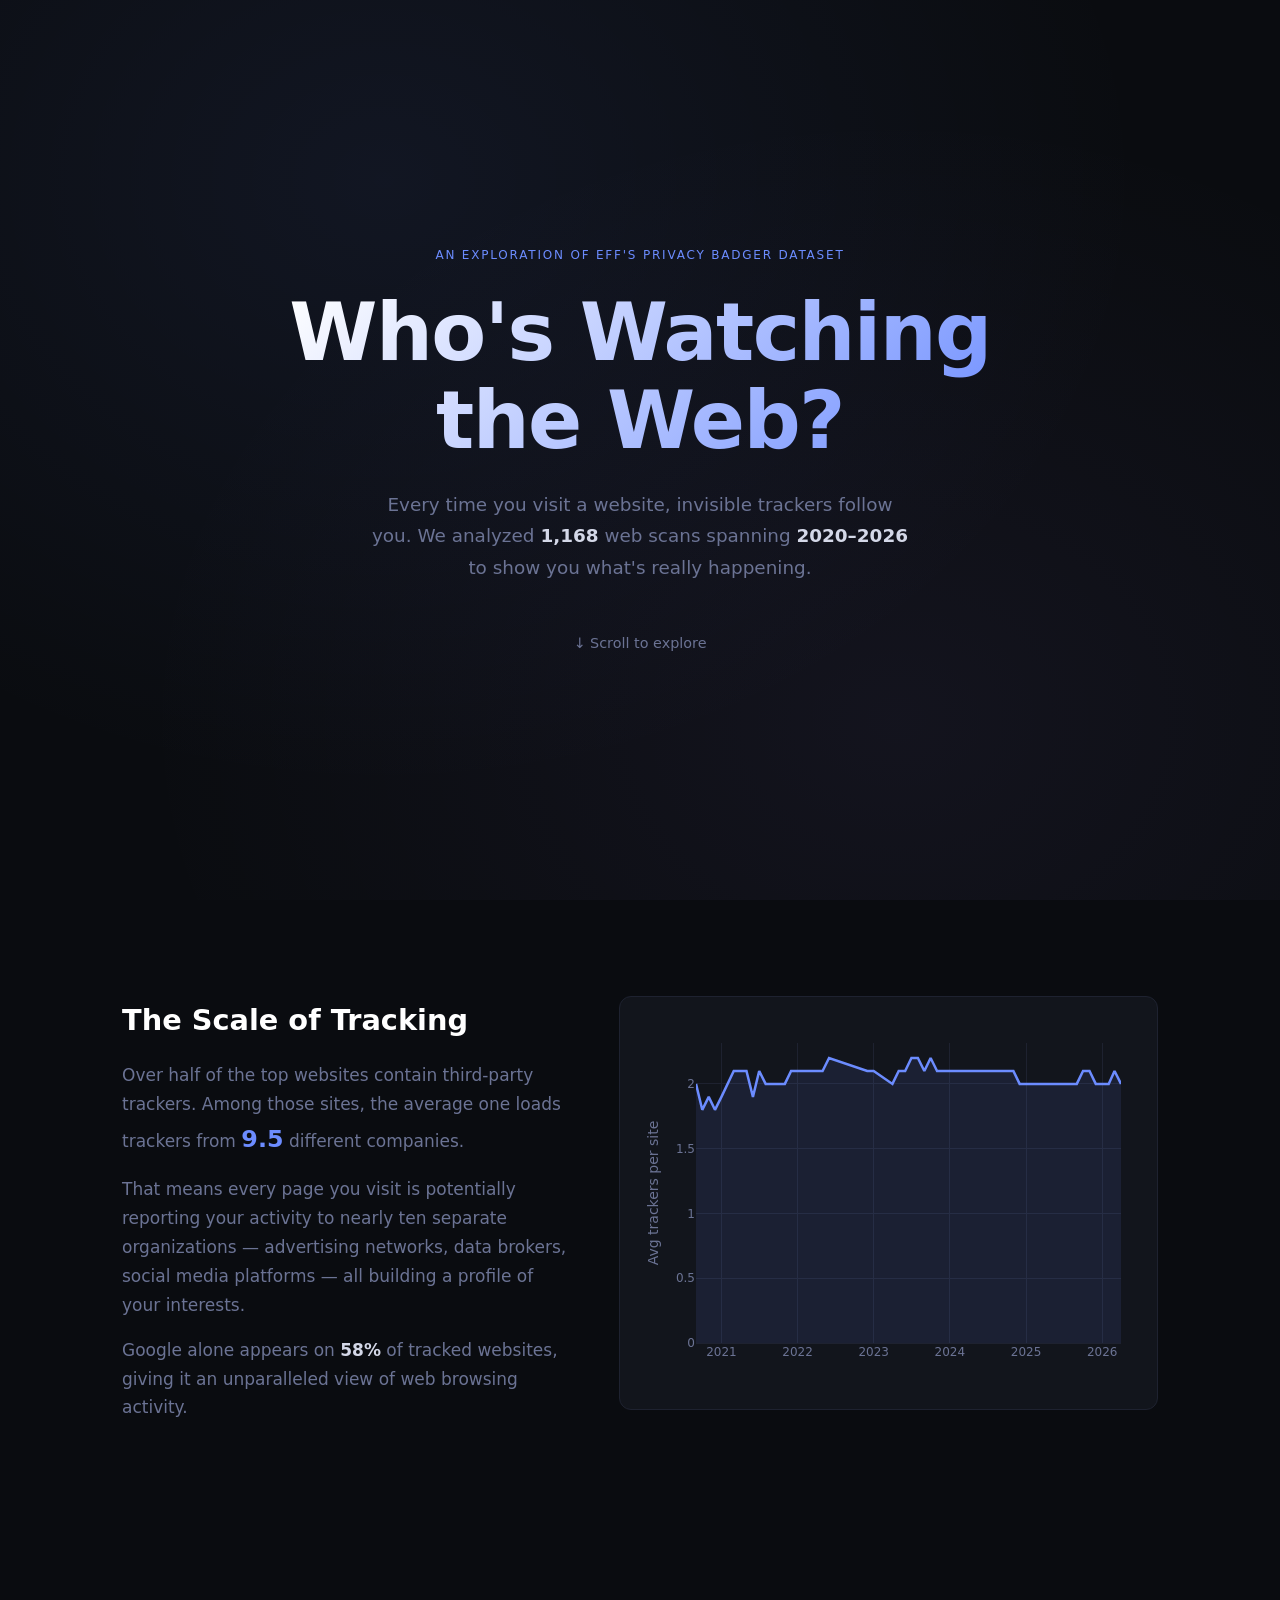
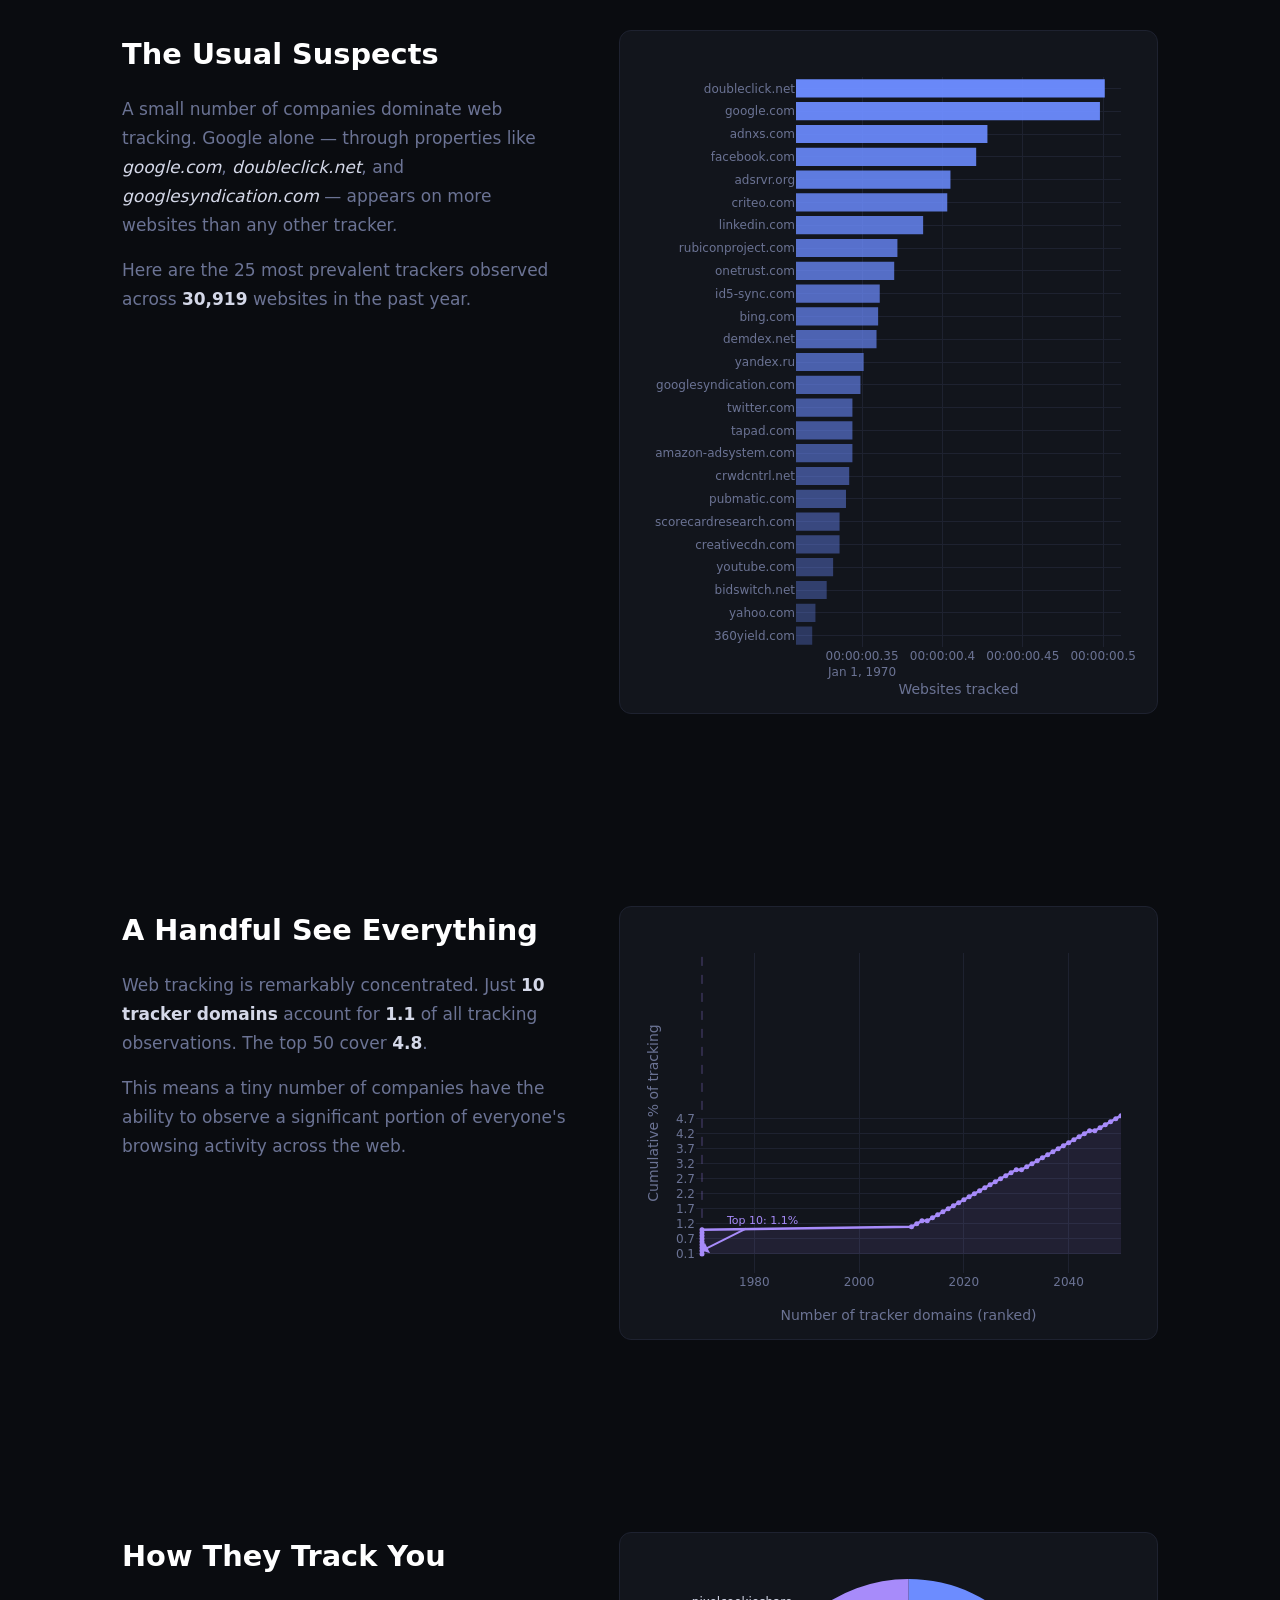
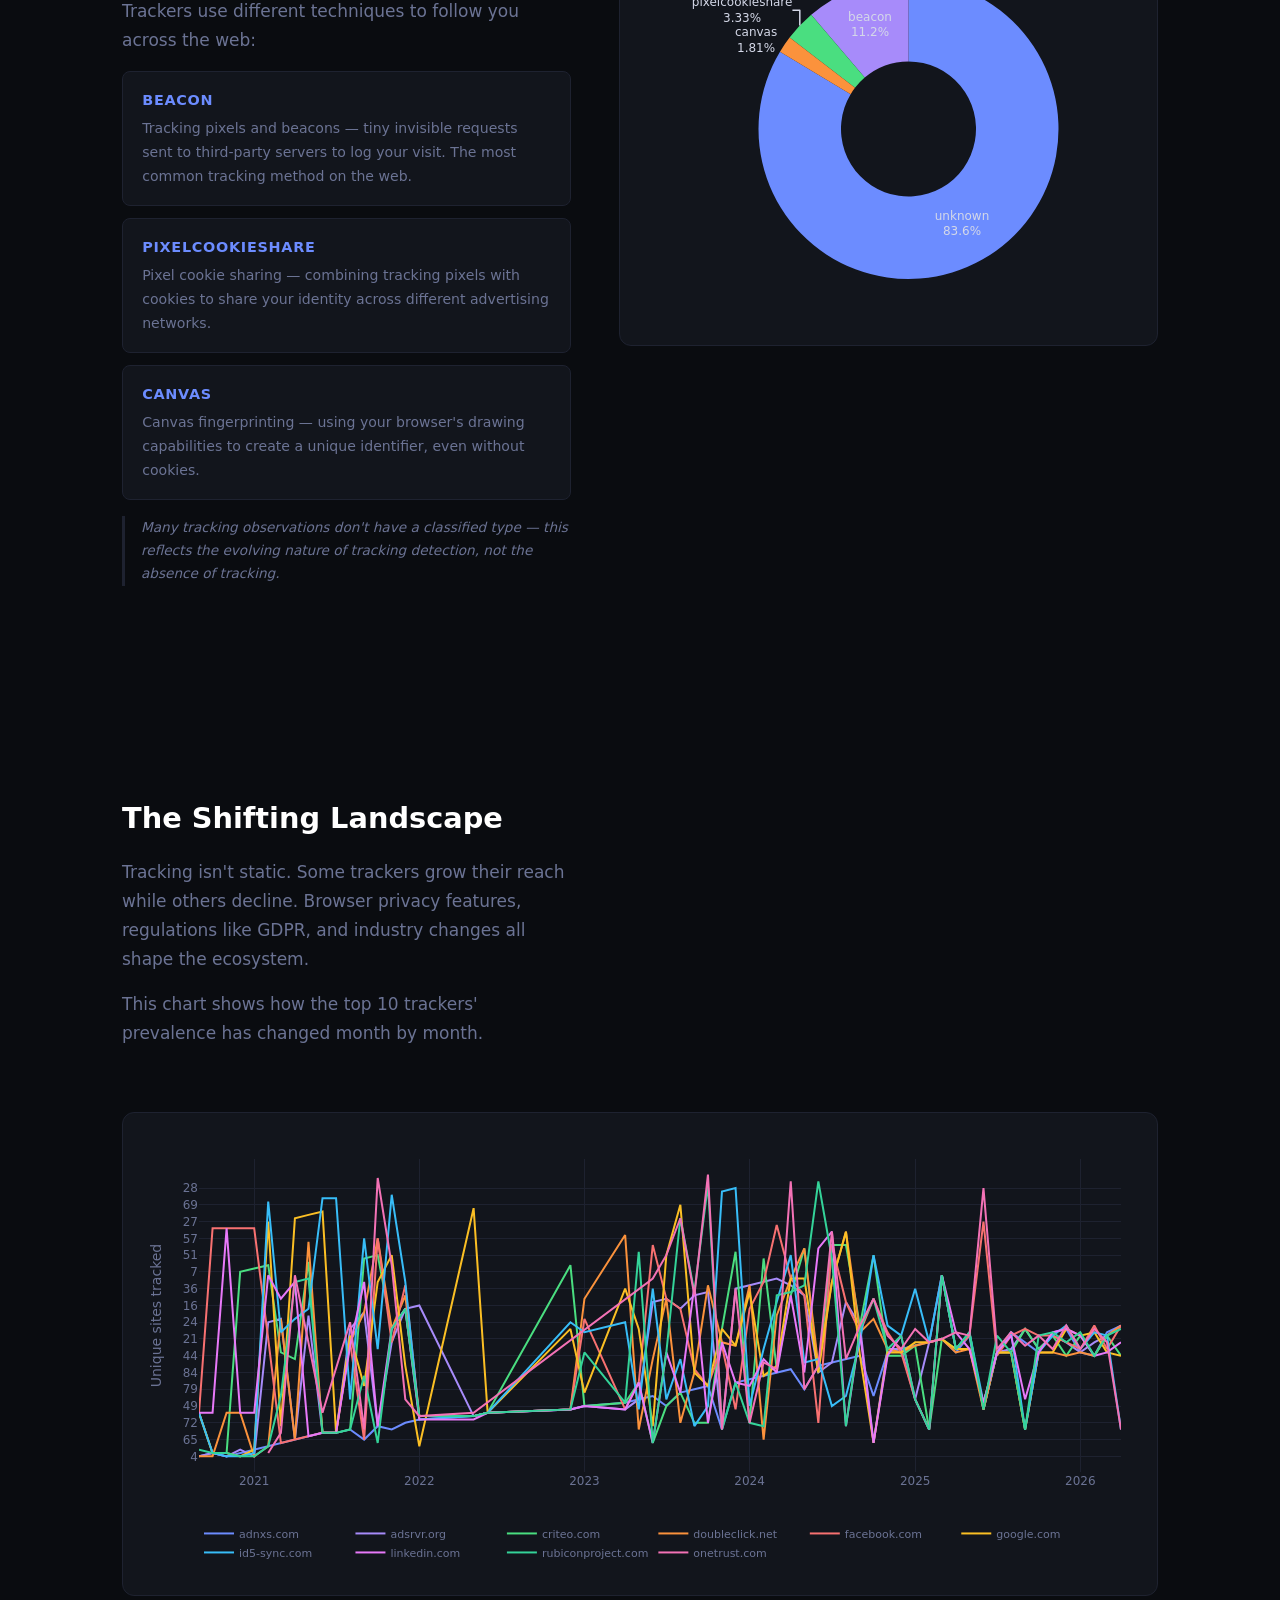
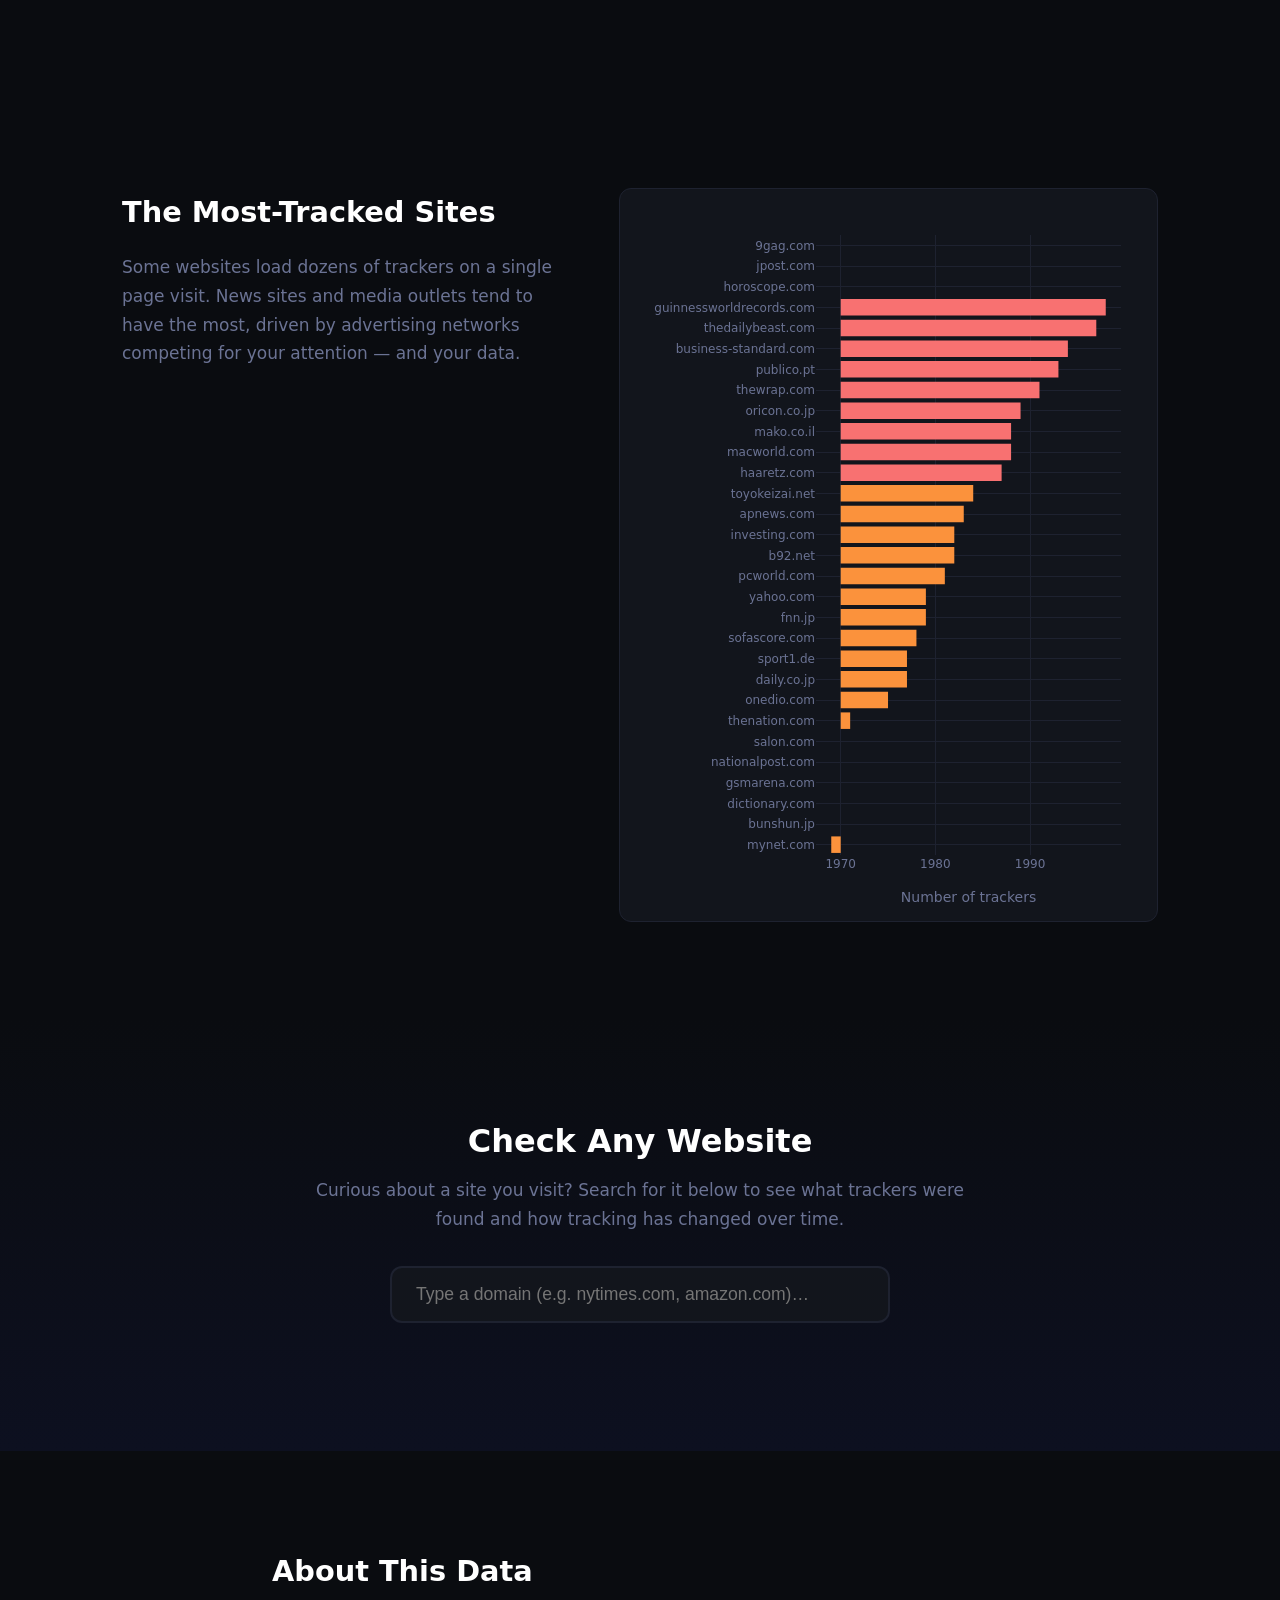
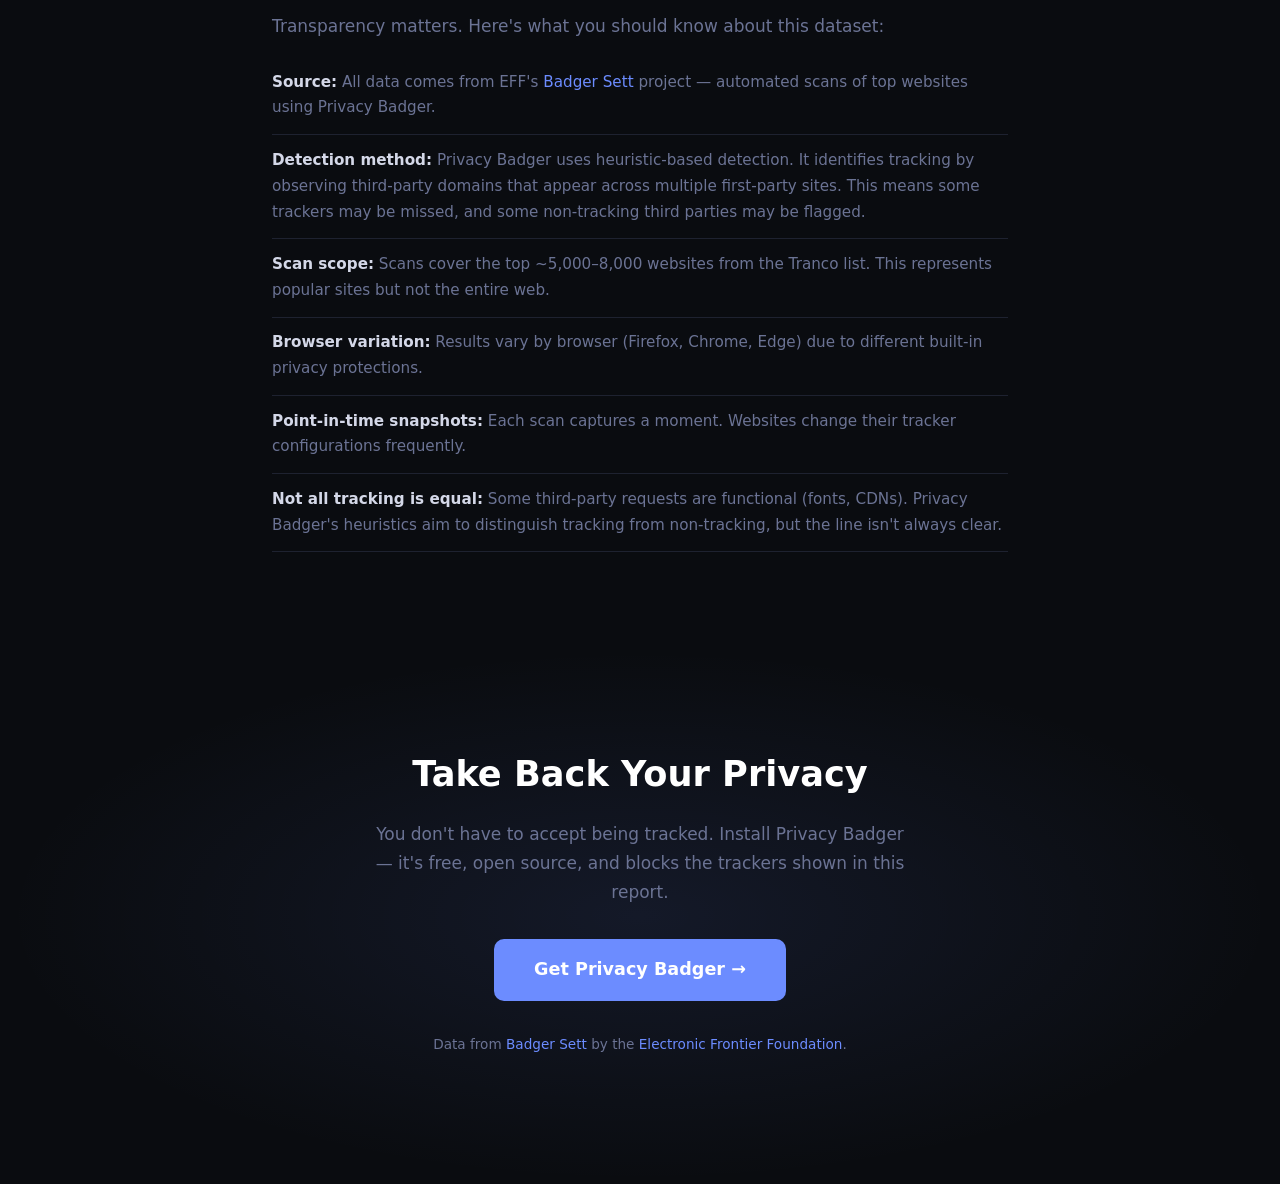
==== story/index.html @ d1f29b5d "Add scrollytelling story site with tracker data - 'Who's Watching the Web?' narrative with interacti" ====
<!DOCTYPE html>
<html lang="en">
<head>
    <meta charset="UTF-8">
    <meta name="viewport" content="width=device-width, initial-scale=1.0">
    <title>Who's Watching the Web? — EFF Tracker Data Story</title>
    <script src="https://cdn.plot.ly/plotly-2.35.0.min.js"></script>
    <link rel="stylesheet" href="style.css">
</head>
<body>

<!-- ═══ HERO ═══ -->
<section class="hero">
    <div class="hero-inner">
        <p class="hero-eyebrow">An exploration of EFF's Privacy Badger dataset</p>
        <h1>Who's Watching<br>the Web?</h1>
        <p class="hero-sub">Every time you visit a website, invisible trackers follow you.
            We analyzed <strong id="stat-scans">1,168</strong> web scans spanning
            <strong id="stat-years">6 years</strong> to show you what's really happening.</p>
        <div class="scroll-hint">↓ Scroll to explore</div>
    </div>
</section>

<!-- ═══ CHAPTER 1: SCALE ═══ -->
<section class="chapter" id="ch-scale">
    <div class="narrative">
        <h2>The Scale of Tracking</h2>
        <p>Over half of the top websites contain third-party trackers. Among those sites,
            the average one loads trackers from
            <strong class="highlight" id="avg-now">—</strong> different companies.</p>
        <p>That means every page you visit is potentially reporting your activity to
            nearly ten separate organizations — advertising networks, data brokers,
            social media platforms — all building a profile of your interests.</p>
        <p>Google alone appears on <strong id="google-pct">—%</strong> of tracked websites,
            giving it an unparalleled view of web browsing activity.</p>
    </div>
    <div class="chart-container">
        <div id="chart-avg-over-time"></div>
    </div>
</section>

<!-- ═══ CHAPTER 2: WHO'S TRACKING ═══ -->
<section class="chapter" id="ch-who">
    <div class="narrative">
        <h2>The Usual Suspects</h2>
        <p>A small number of companies dominate web tracking. Google alone — through
            properties like <em>google.com</em>, <em>doubleclick.net</em>, and
            <em>googlesyndication.com</em> — appears on more websites than any other tracker.</p>
        <p>Here are the 25 most prevalent trackers observed across
            <strong id="stat-sites">—</strong> websites in the past year.</p>
    </div>
    <div class="chart-container">
        <div id="chart-top-trackers"></div>
    </div>
</section>

<!-- ═══ CHAPTER 3: CONCENTRATION ═══ -->
<section class="chapter" id="ch-concentration">
    <div class="narrative">
        <h2>A Handful See Everything</h2>
        <p>Web tracking is remarkably concentrated. Just <strong>10 tracker domains</strong>
            account for <strong id="top10-pct">—%</strong> of all tracking observations.
            The top 50 cover <strong id="top50-pct">—%</strong>.</p>
        <p>This means a tiny number of companies have the ability to observe a
            significant portion of everyone's browsing activity across the web.</p>
    </div>
    <div class="chart-container">
        <div id="chart-concentration"></div>
    </div>
</section>

<!-- ═══ CHAPTER 4: HOW THEY TRACK ═══ -->
<section class="chapter" id="ch-how">
    <div class="narrative">
        <h2>How They Track You</h2>
        <p>Trackers use different techniques to follow you across the web:</p>
        <div class="method-cards" id="method-cards"></div>
        <p class="note">Many tracking observations don't have a classified type — this
            reflects the evolving nature of tracking detection, not the absence of tracking.</p>
    </div>
    <div class="chart-container">
        <div id="chart-types"></div>
    </div>
</section>

<!-- ═══ CHAPTER 5: TRENDS ═══ -->
<section class="chapter" id="ch-trends">
    <div class="narrative">
        <h2>The Shifting Landscape</h2>
        <p>Tracking isn't static. Some trackers grow their reach while others decline.
            Browser privacy features, regulations like GDPR, and industry changes all
            shape the ecosystem.</p>
        <p>This chart shows how the top 10 trackers' prevalence has changed month by month.</p>
    </div>
    <div class="chart-container wide">
        <div id="chart-trends"></div>
    </div>
</section>

<!-- ═══ CHAPTER 6: WORST SITES ═══ -->
<section class="chapter" id="ch-sites">
    <div class="narrative">
        <h2>The Most-Tracked Sites</h2>
        <p>Some websites load dozens of trackers on a single page visit. News sites and
            media outlets tend to have the most, driven by advertising networks competing
            for your attention — and your data.</p>
    </div>
    <div class="chart-container">
        <div id="chart-most-tracked"></div>
    </div>
</section>

<!-- ═══ INTERACTIVE: SITE CHECKER ═══ -->
<section class="interactive" id="ch-check">
    <div class="interactive-inner">
        <h2>Check Any Website</h2>
        <p>Curious about a site you visit? Search for it below to see what trackers
            were found and how tracking has changed over time.</p>
        <div class="site-search">
            <input type="text" id="site-input" placeholder="Type a domain (e.g. nytimes.com, amazon.com)…"
                   autocomplete="off" spellcheck="false">
            <div id="site-suggestions" class="suggestions"></div>
        </div>
        <div id="site-result" class="site-result hidden">
            <div class="result-header">
                <div class="result-grade" id="result-grade"></div>
                <div>
                    <div class="result-domain" id="result-domain"></div>
                    <div class="result-grade-label" id="result-grade-label"></div>
                </div>
            </div>
            <div class="result-stats">
                <div class="result-stat">
                    <div class="stat-value" id="result-count">—</div>
                    <div class="stat-label">Trackers Found</div>
                </div>
                <div class="result-stat">
                    <div class="stat-value" id="result-types">—</div>
                    <div class="stat-label">Tracking Methods</div>
                </div>
                <div class="result-stat">
                    <div class="stat-value" id="result-percentile">—</div>
                    <div class="stat-label">Percentile</div>
                </div>
            </div>
            <div id="result-trend-chart" class="result-trend-chart"></div>
            <div class="result-trackers">
                <h3 id="result-trackers-heading">Trackers detected</h3>
                <div class="tracker-list" id="result-tracker-list"></div>
            </div>
            <p class="result-note">Based on the most recent Privacy Badger scan with blocking
                disabled, showing the full tracking landscape. Actual tracking may vary
                depending on your browser, location, and privacy settings.</p>
        </div>
        <div id="site-no-result" class="no-result hidden"></div>
    </div>
</section>

<!-- ═══ DATA TRANSPARENCY ═══ -->
<section class="chapter transparency" id="ch-transparency">
    <div class="narrative">
        <h2>About This Data</h2>
        <p>Transparency matters. Here's what you should know about this dataset:</p>
        <ul class="caveats">
            <li><strong>Source:</strong> All data comes from EFF's
                <a href="https://github.com/EFForg/badger-sett" target="_blank">Badger Sett</a>
                project — automated scans of top websites using Privacy Badger.</li>
            <li><strong>Detection method:</strong> Privacy Badger uses heuristic-based
                detection. It identifies tracking by observing third-party domains that
                appear across multiple first-party sites. This means some trackers may be
                missed, and some non-tracking third parties may be flagged.</li>
            <li><strong>Scan scope:</strong> Scans cover the top ~5,000–8,000 websites
                from the Tranco list. This represents popular sites but not the entire web.</li>
            <li><strong>Browser variation:</strong> Results vary by browser (Firefox, Chrome, Edge)
                due to different built-in privacy protections.</li>
            <li><strong>Point-in-time snapshots:</strong> Each scan captures a moment.
                Websites change their tracker configurations frequently.</li>
            <li><strong>Not all tracking is equal:</strong> Some third-party requests are
                functional (fonts, CDNs). Privacy Badger's heuristics aim to distinguish
                tracking from non-tracking, but the line isn't always clear.</li>
        </ul>
    </div>
</section>

<!-- ═══ CTA ═══ -->
<section class="cta">
    <div class="cta-inner">
        <h2>Take Back Your Privacy</h2>
        <p>You don't have to accept being tracked. Install Privacy Badger — it's free,
            open source, and blocks the trackers shown in this report.</p>
        <a href="https://privacybadger.org" target="_blank" class="cta-button">
            Get Privacy Badger →
        </a>
        <p class="cta-sub">
            Data from <a href="https://github.com/EFForg/badger-sett">Badger Sett</a> by the
            <a href="https://eff.org">Electronic Frontier Foundation</a>.
        </p>
    </div>
</section>

<script src="app.js"></script>
</body>
</html>
---- story/style.css ----
/* ── Reset & Base ─────────────────────────────────────────────────── */
*, *::before, *::after { box-sizing: border-box; margin: 0; padding: 0; }

:root {
    --bg: #0a0c10;
    --surface: #12151c;
    --border: #1e2230;
    --text: #d4d8e8;
    --text-dim: #6b7394;
    --accent: #6c8cff;
    --accent-glow: rgba(108, 140, 255, 0.15);
    --green: #4ade80;
    --red: #f87171;
    --orange: #fb923c;
    --yellow: #fbbf24;
    --purple: #a78bfa;
}

html { scroll-behavior: smooth; }

body {
    font-family: -apple-system, BlinkMacSystemFont, 'Segoe UI', system-ui, sans-serif;
    background: var(--bg);
    color: var(--text);
    line-height: 1.7;
    font-size: 17px;
    overflow-x: hidden;
}

a { color: var(--accent); text-decoration: none; }
a:hover { text-decoration: underline; }

/* ── Hero ────────────────────────────────────────────────────────── */
.hero {
    min-height: 100vh;
    display: flex;
    align-items: center;
    justify-content: center;
    text-align: center;
    padding: 2rem;
    background:
        radial-gradient(ellipse at 30% 20%, rgba(108,140,255,0.08) 0%, transparent 60%),
        radial-gradient(ellipse at 70% 80%, rgba(167,139,250,0.06) 0%, transparent 60%),
        var(--bg);
}

.hero-inner { max-width: 720px; }

.hero-eyebrow {
    text-transform: uppercase;
    letter-spacing: 0.15em;
    font-size: 0.75rem;
    color: var(--accent);
    margin-bottom: 1.5rem;
}

.hero h1 {
    font-size: clamp(2.5rem, 7vw, 5rem);
    font-weight: 800;
    line-height: 1.1;
    letter-spacing: -0.02em;
    background: linear-gradient(135deg, #fff 0%, #6c8cff 100%);
    -webkit-background-clip: text;
    -webkit-text-fill-color: transparent;
    background-clip: text;
    margin-bottom: 1.5rem;
}

.hero-sub {
    font-size: 1.15rem;
    color: var(--text-dim);
    max-width: 540px;
    margin: 0 auto 3rem;
}
.hero-sub strong { color: var(--text); }

.scroll-hint {
    color: var(--text-dim);
    font-size: 0.9rem;
    animation: bounce 2s infinite;
}

@keyframes bounce {
    0%, 100% { transform: translateY(0); }
    50% { transform: translateY(8px); }
}

/* ── Chapters ────────────────────────────────────────────────────── */
.chapter {
    max-width: 1100px;
    margin: 0 auto;
    padding: 6rem 2rem;
    display: grid;
    grid-template-columns: 1fr 1.2fr;
    gap: 3rem;
    align-items: start;
    opacity: 0;
    transform: translateY(40px);
    transition: opacity 0.8s ease, transform 0.8s ease;
}

.chapter.visible {
    opacity: 1;
    transform: translateY(0);
}

.chapter .narrative { position: sticky; top: 6rem; }

.chapter h2 {
    font-size: 1.8rem;
    font-weight: 700;
    margin-bottom: 1rem;
    color: #fff;
}

.chapter p { margin-bottom: 1rem; color: var(--text-dim); }
.chapter p strong, .chapter p em { color: var(--text); }

.highlight {
    color: var(--accent) !important;
    font-size: 1.4em;
    font-weight: 700;
}

.chart-container {
    background: var(--surface);
    border: 1px solid var(--border);
    border-radius: 12px;
    padding: 1rem;
    min-height: 400px;
}

.chart-container.wide {
    grid-column: 1 / -1;
}

.note {
    font-size: 0.85rem;
    color: var(--text-dim);
    font-style: italic;
    border-left: 3px solid var(--border);
    padding-left: 1rem;
}

/* ── Method cards ────────────────────────────────────────────────── */
.method-cards {
    display: grid;
    grid-template-columns: 1fr;
    gap: 0.75rem;
    margin: 1rem 0;
}

.method-card {
    background: var(--surface);
    border: 1px solid var(--border);
    border-radius: 8px;
    padding: 1rem 1.2rem;
}

.method-card .method-name {
    font-weight: 600;
    color: var(--accent);
    font-size: 0.9rem;
    text-transform: uppercase;
    letter-spacing: 0.05em;
}

.method-card .method-desc {
    font-size: 0.88rem;
    color: var(--text-dim);
    margin-top: 0.3rem;
}

/* ── Interactive site checker ────────────────────────────────────── */
.interactive {
    background: linear-gradient(180deg, var(--bg) 0%, #0d1020 100%);
    padding: 6rem 2rem;
    text-align: center;
    opacity: 0;
    transform: translateY(40px);
    transition: opacity 0.8s ease, transform 0.8s ease;
}

.interactive.visible { opacity: 1; transform: translateY(0); }

.interactive-inner { max-width: 700px; margin: 0 auto; }

.interactive h2 {
    font-size: 2rem;
    font-weight: 700;
    color: #fff;
    margin-bottom: 0.5rem;
}

.interactive > .interactive-inner > p {
    color: var(--text-dim);
    margin-bottom: 2rem;
}

.site-search {
    position: relative;
    max-width: 500px;
    margin: 0 auto 2rem;
}

.site-search input {
    width: 100%;
    padding: 1rem 1.5rem;
    background: var(--surface);
    border: 2px solid var(--border);
    border-radius: 12px;
    color: var(--text);
    font-size: 1.1rem;
    outline: none;
    transition: border-color 0.2s;
}

.site-search input:focus { border-color: var(--accent); }

.suggestions {
    position: absolute;
    top: 100%;
    left: 0;
    right: 0;
    background: var(--surface);
    border: 1px solid var(--border);
    border-radius: 0 0 12px 12px;
    max-height: 240px;
    overflow-y: auto;
    display: none;
    z-index: 10;
}

.suggestions.open { display: block; }

.suggestions .suggestion {
    padding: 0.6rem 1.5rem;
    cursor: pointer;
    text-align: left;
    font-size: 0.95rem;
    color: var(--text-dim);
    transition: background 0.15s;
}

.suggestions .suggestion:hover {
    background: var(--accent-glow);
    color: var(--text);
}

.suggestions .suggestion strong { color: var(--accent); }

/* site result card */
.site-result {
    text-align: left;
    max-width: 600px;
    margin: 0 auto;
}

.site-result.hidden { display: none; }

.result-header {
    display: flex;
    align-items: center;
    gap: 1rem;
    margin-bottom: 1.5rem;
}

.result-domain {
    font-size: 1.4rem;
    font-weight: 700;
    color: #fff;
}

.result-grade {
    display: inline-flex;
    align-items: center;
    justify-content: center;
    width: 48px;
    height: 48px;
    border-radius: 10px;
    font-size: 1.3rem;
    font-weight: 800;
}

.grade-a { background: rgba(74,222,128,0.15); color: var(--green); }
.grade-b { background: rgba(74,222,128,0.1); color: #86efac; }
.grade-c { background: rgba(251,191,36,0.15); color: var(--yellow); }
.grade-d { background: rgba(251,146,60,0.15); color: var(--orange); }
.grade-f { background: rgba(248,113,113,0.15); color: var(--red); }

.result-stats {
    display: grid;
    grid-template-columns: 1fr 1fr 1fr;
    gap: 1rem;
    margin-bottom: 1.5rem;
}

.result-stat {
    background: var(--surface);
    border: 1px solid var(--border);
    border-radius: 8px;
    padding: 1rem;
    text-align: center;
}

.result-stat .stat-value {
    font-size: 1.6rem;
    font-weight: 700;
    color: #fff;
}

.result-stat .stat-label {
    font-size: 0.78rem;
    color: var(--text-dim);
    text-transform: uppercase;
    letter-spacing: 0.05em;
}

.result-trackers {
    background: var(--surface);
    border: 1px solid var(--border);
    border-radius: 10px;
    padding: 1.2rem;
}

.result-trackers h3 {
    font-size: 0.85rem;
    color: var(--text-dim);
    text-transform: uppercase;
    letter-spacing: 0.05em;
    margin-bottom: 0.8rem;
}

.tracker-list {
    display: flex;
    flex-wrap: wrap;
    gap: 0.4rem;
}

.tracker-tag {
    display: inline-block;
    padding: 0.25rem 0.65rem;
    background: rgba(108,140,255,0.1);
    border: 1px solid rgba(108,140,255,0.2);
    border-radius: 6px;
    font-size: 0.82rem;
    color: var(--accent);
}

.result-note {
    margin-top: 1rem;
    font-size: 0.82rem;
    color: var(--text-dim);
    font-style: italic;
}

.result-trend-chart {
    background: var(--surface);
    border: 1px solid var(--border);
    border-radius: 10px;
    padding: 0.5rem;
    margin-bottom: 1rem;
    min-height: 220px;
}

.result-grade-label {
    color: var(--text-dim);
    font-size: 0.85rem;
}

.result-loading {
    text-align: center;
    padding: 2rem;
    color: var(--text-dim);
}

.no-result {
    color: var(--text-dim);
    padding: 2rem;
    text-align: center;
}

.no-result.hidden { display: none; }

/* ── Transparency ────────────────────────────────────────────────── */
.transparency {
    display: block;
    max-width: 800px;
}

.transparency .narrative { position: static; }

.caveats {
    list-style: none;
    padding: 0;
}

.caveats li {
    padding: 0.8rem 0;
    border-bottom: 1px solid var(--border);
    color: var(--text-dim);
    font-size: 0.95rem;
}

.caveats li strong { color: var(--text); }

/* ── CTA ─────────────────────────────────────────────────────────── */
.cta {
    text-align: center;
    padding: 6rem 2rem;
    background:
        radial-gradient(ellipse at 50% 50%, rgba(108,140,255,0.1) 0%, transparent 70%),
        var(--bg);
}

.cta-inner { max-width: 540px; margin: 0 auto; }

.cta h2 {
    font-size: 2.2rem;
    font-weight: 800;
    color: #fff;
    margin-bottom: 1rem;
}

.cta p { color: var(--text-dim); margin-bottom: 2rem; }

.cta-button {
    display: inline-block;
    padding: 1rem 2.5rem;
    background: var(--accent);
    color: #fff;
    font-size: 1.1rem;
    font-weight: 600;
    border-radius: 10px;
    transition: background 0.2s, transform 0.2s;
}

.cta-button:hover {
    background: #8ba4ff;
    text-decoration: none;
    transform: translateY(-2px);
}

.cta-sub {
    margin-top: 2rem;
    font-size: 0.85rem;
}

/* ── Responsive ──────────────────────────────────────────────────── */
@media (max-width: 768px) {
    .chapter {
        grid-template-columns: 1fr;
        padding: 3rem 1.5rem;
    }
    .chapter .narrative { position: static; }
    .chart-container.wide { grid-column: auto; }
    .result-stats { grid-template-columns: 1fr; }
}
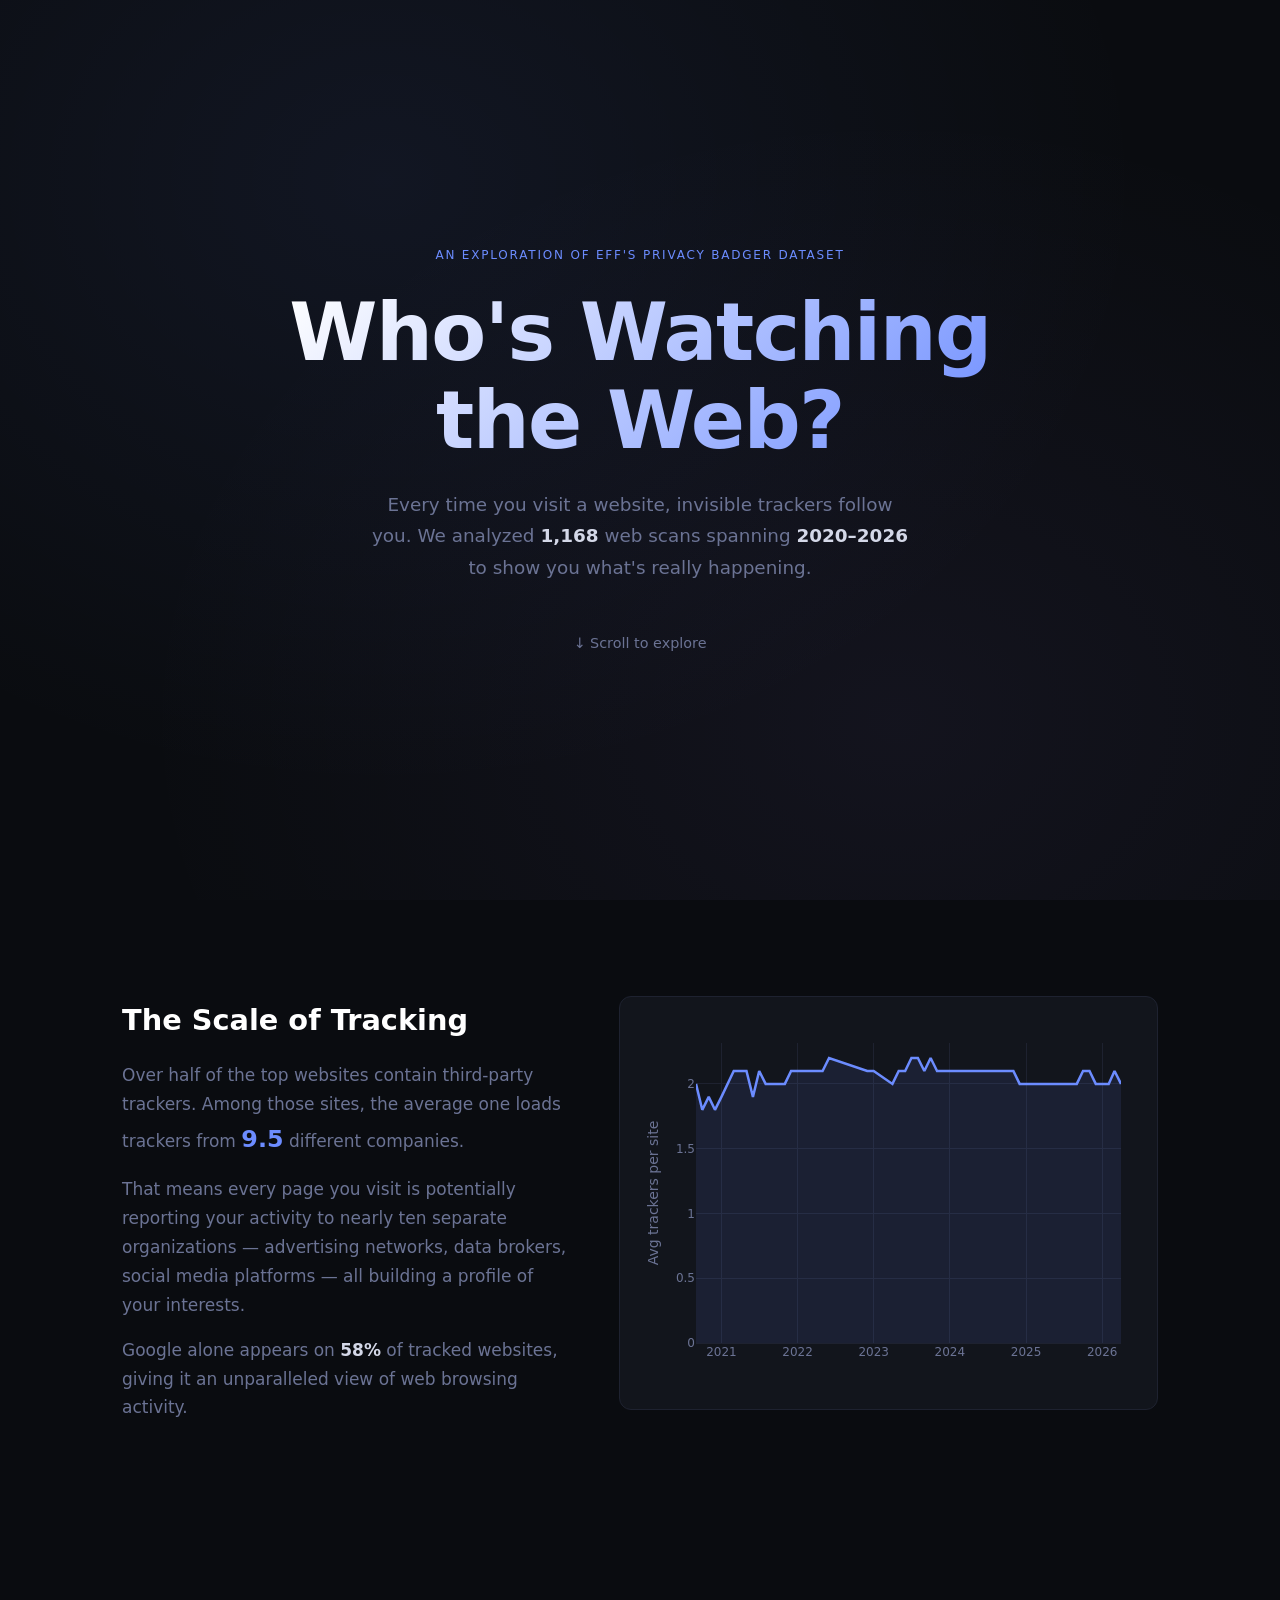
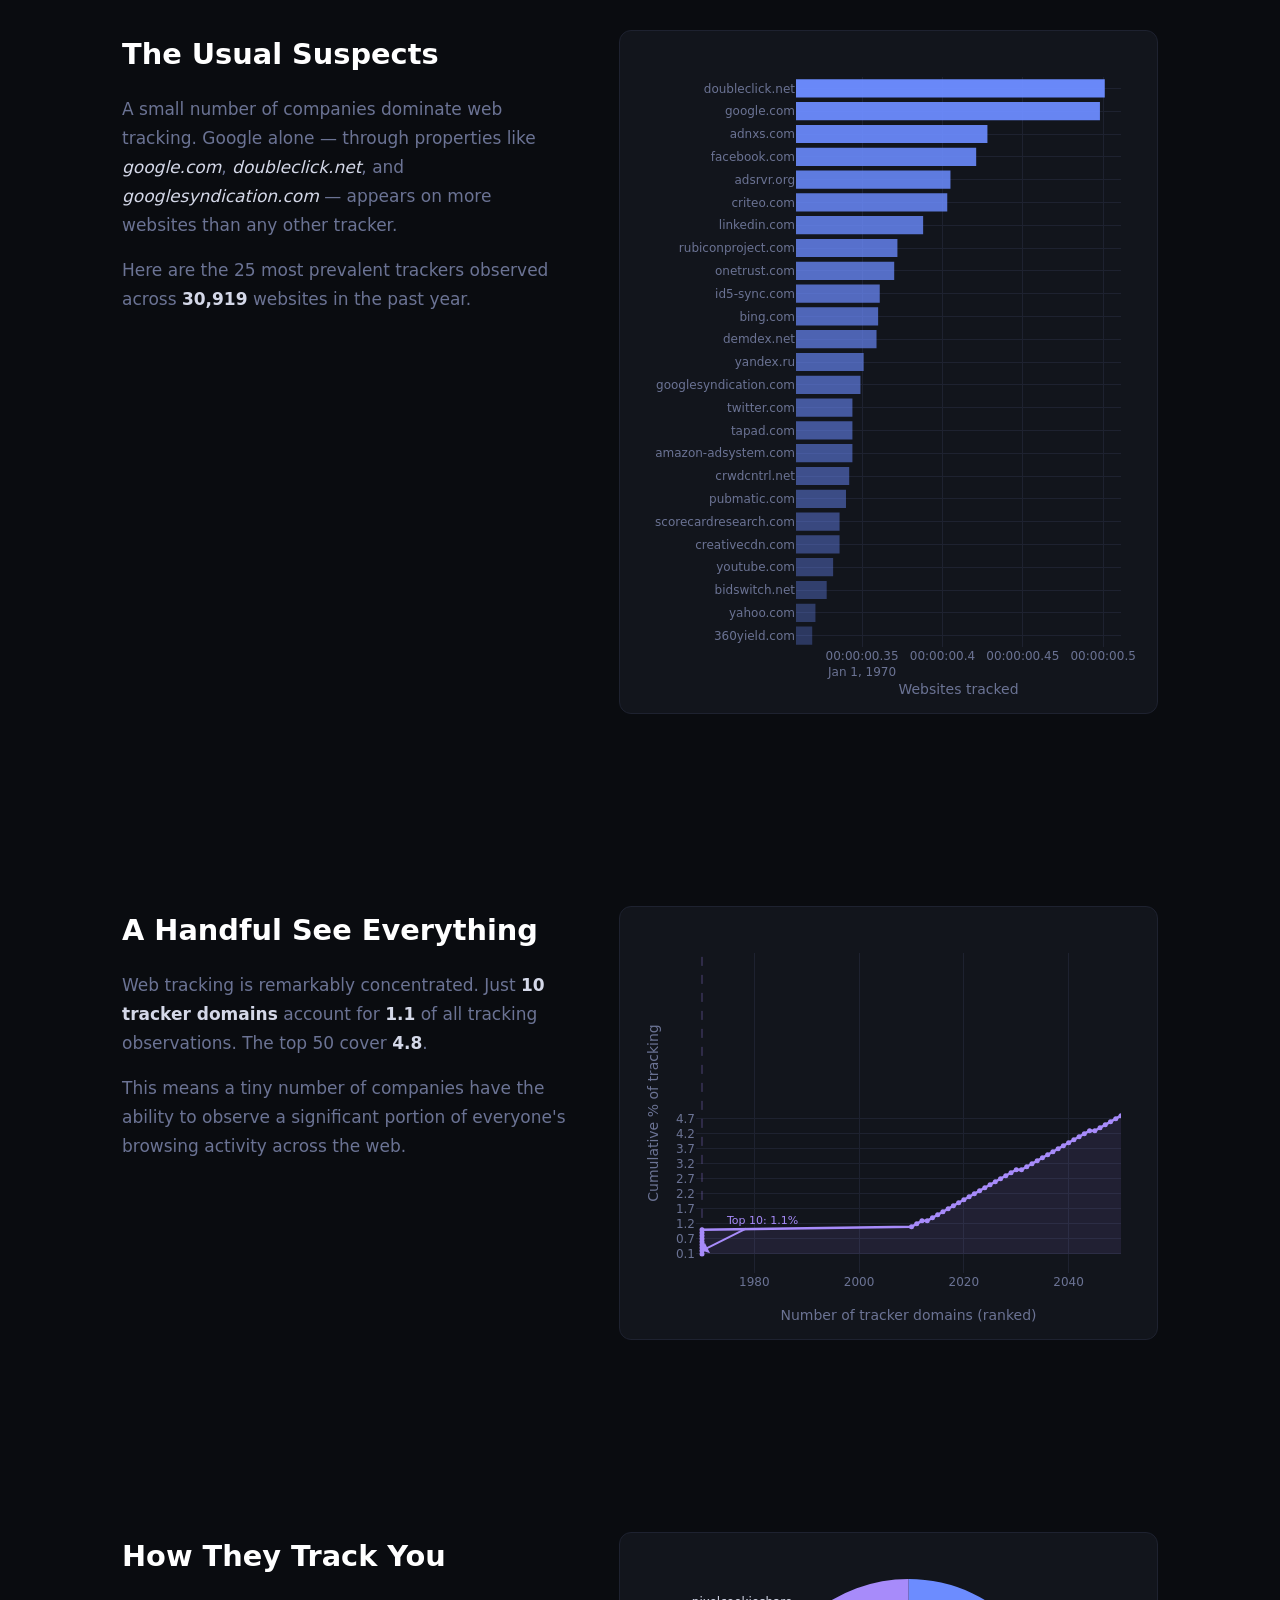
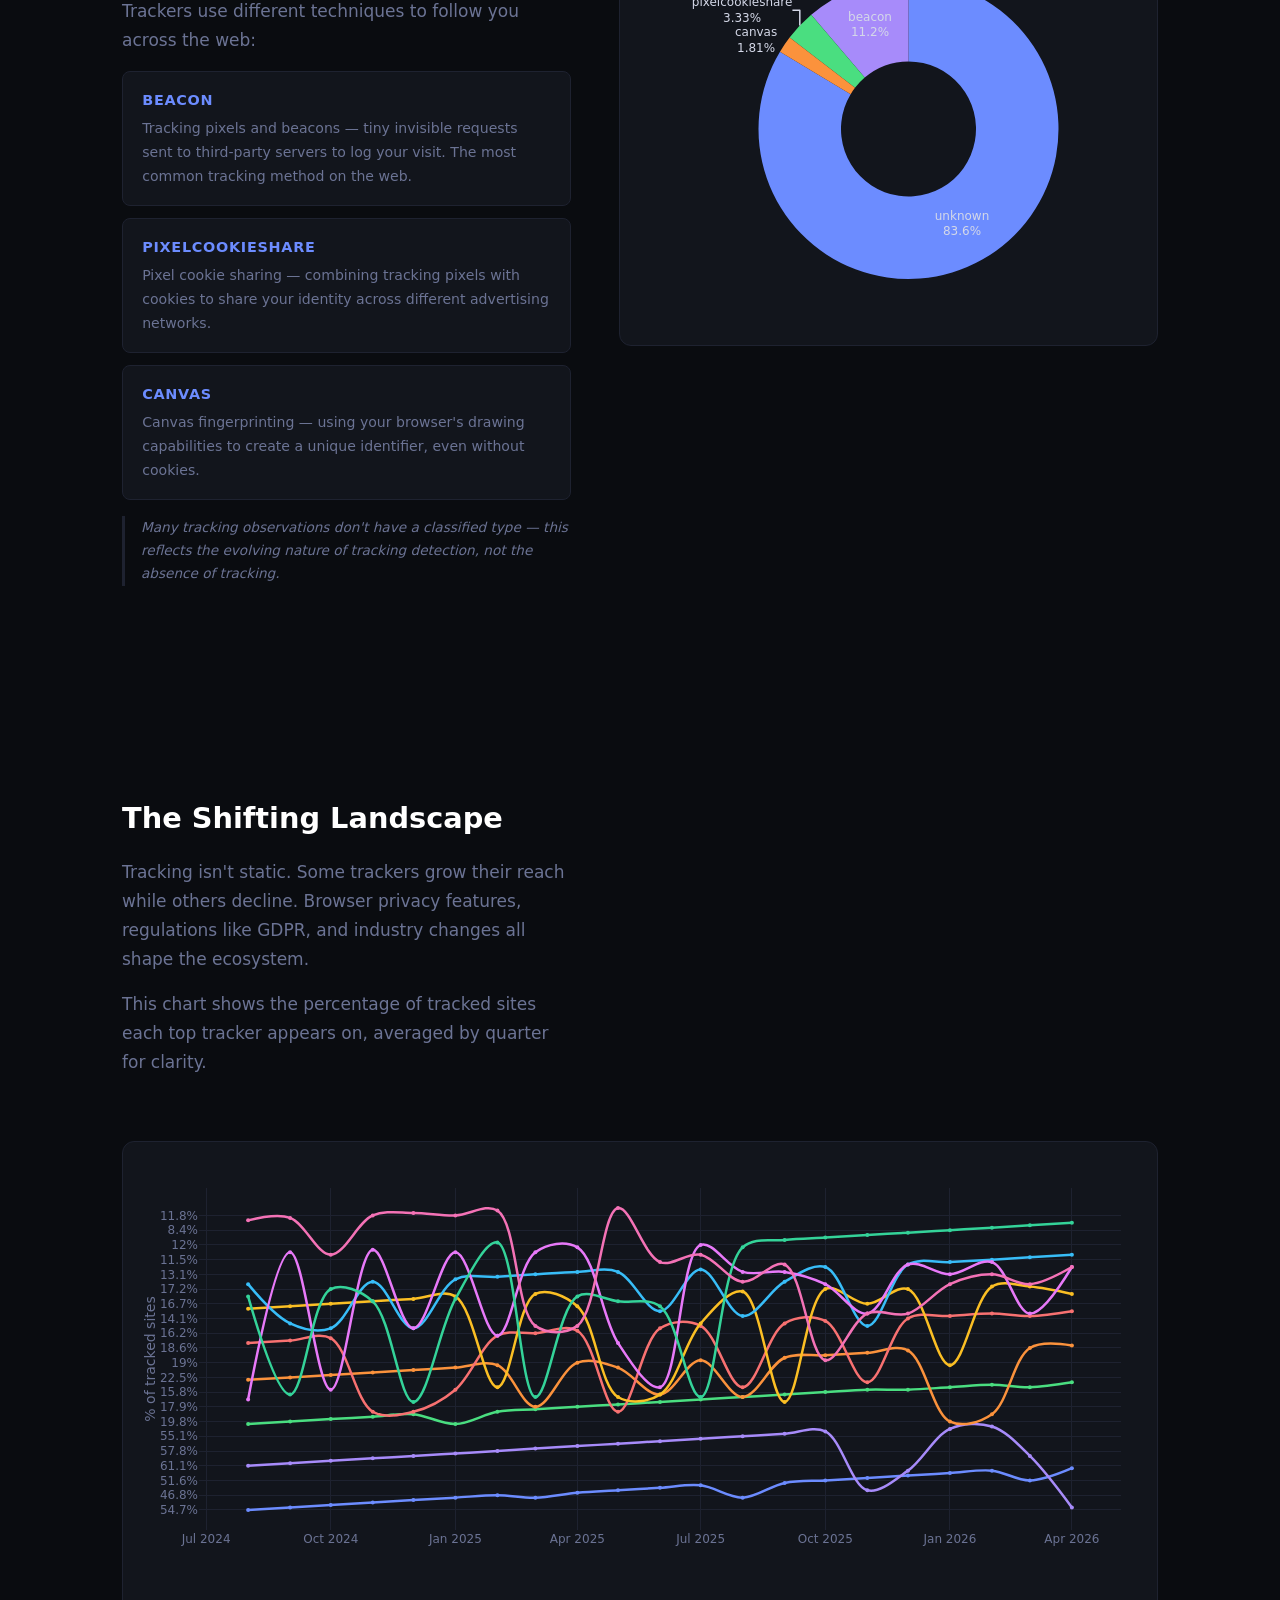
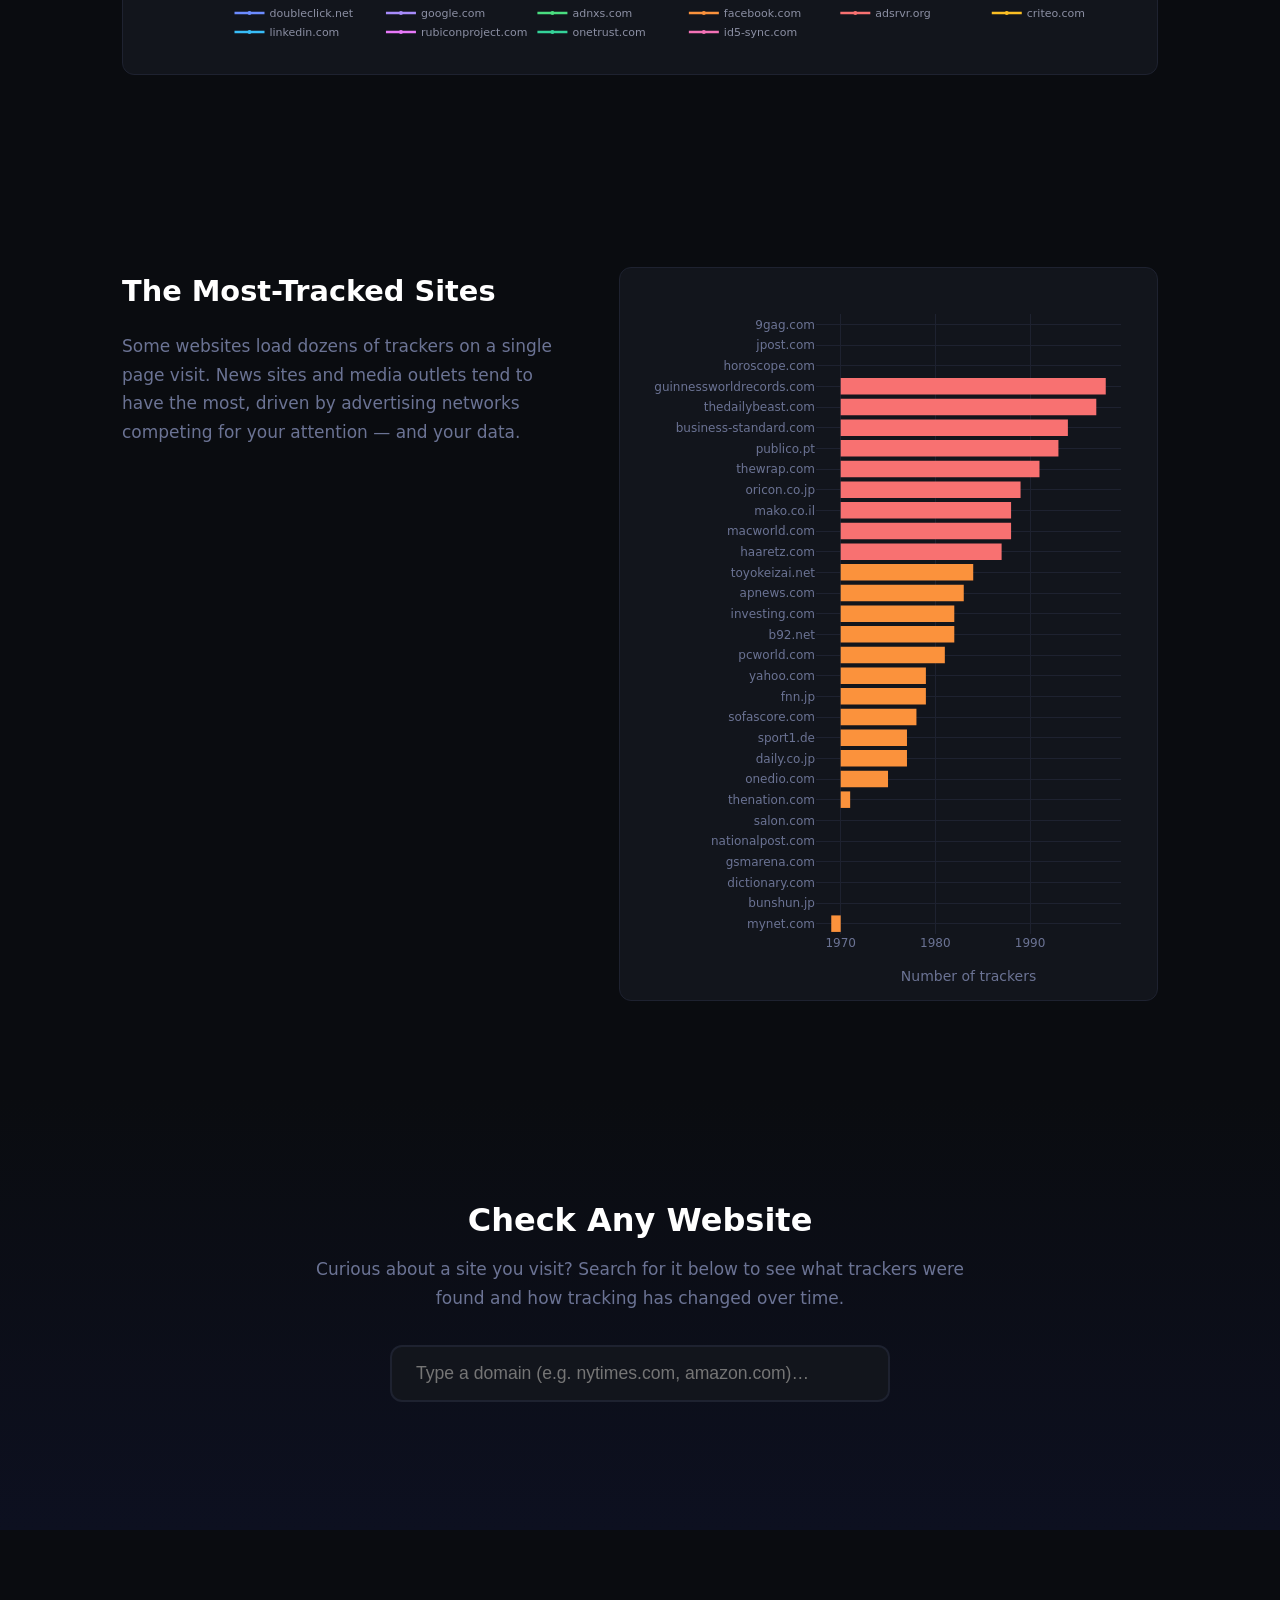
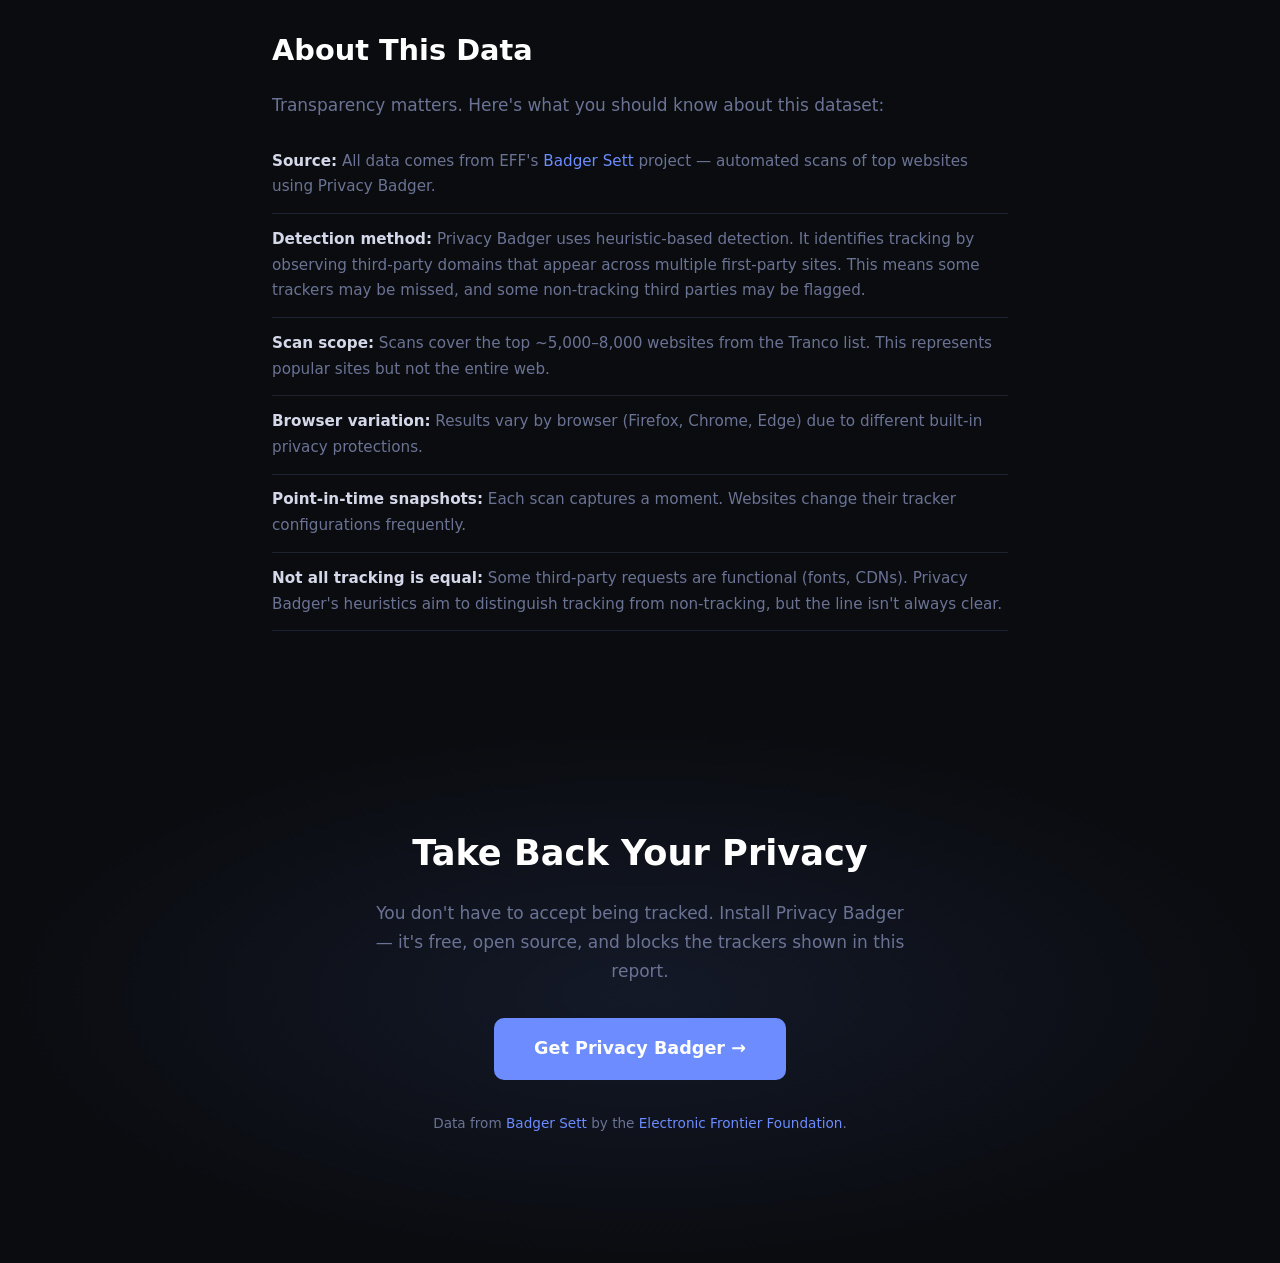
==== commit f6d74ae7: "Fix tracker trends chart: use % prevalence with monthly smoothing - Switch from raw site counts to p" ====
--- a/story/index.html
+++ b/story/index.html
@@ -90,7 +90,8 @@
         <p>Tracking isn't static. Some trackers grow their reach while others decline.
             Browser privacy features, regulations like GDPR, and industry changes all
             shape the ecosystem.</p>
-        <p>This chart shows how the top 10 trackers' prevalence has changed month by month.</p>
+        <p>This chart shows the percentage of tracked sites each top tracker appears on,
+            averaged by quarter for clarity.</p>
     </div>
     <div class="chart-container wide">
         <div id="chart-trends"></div>
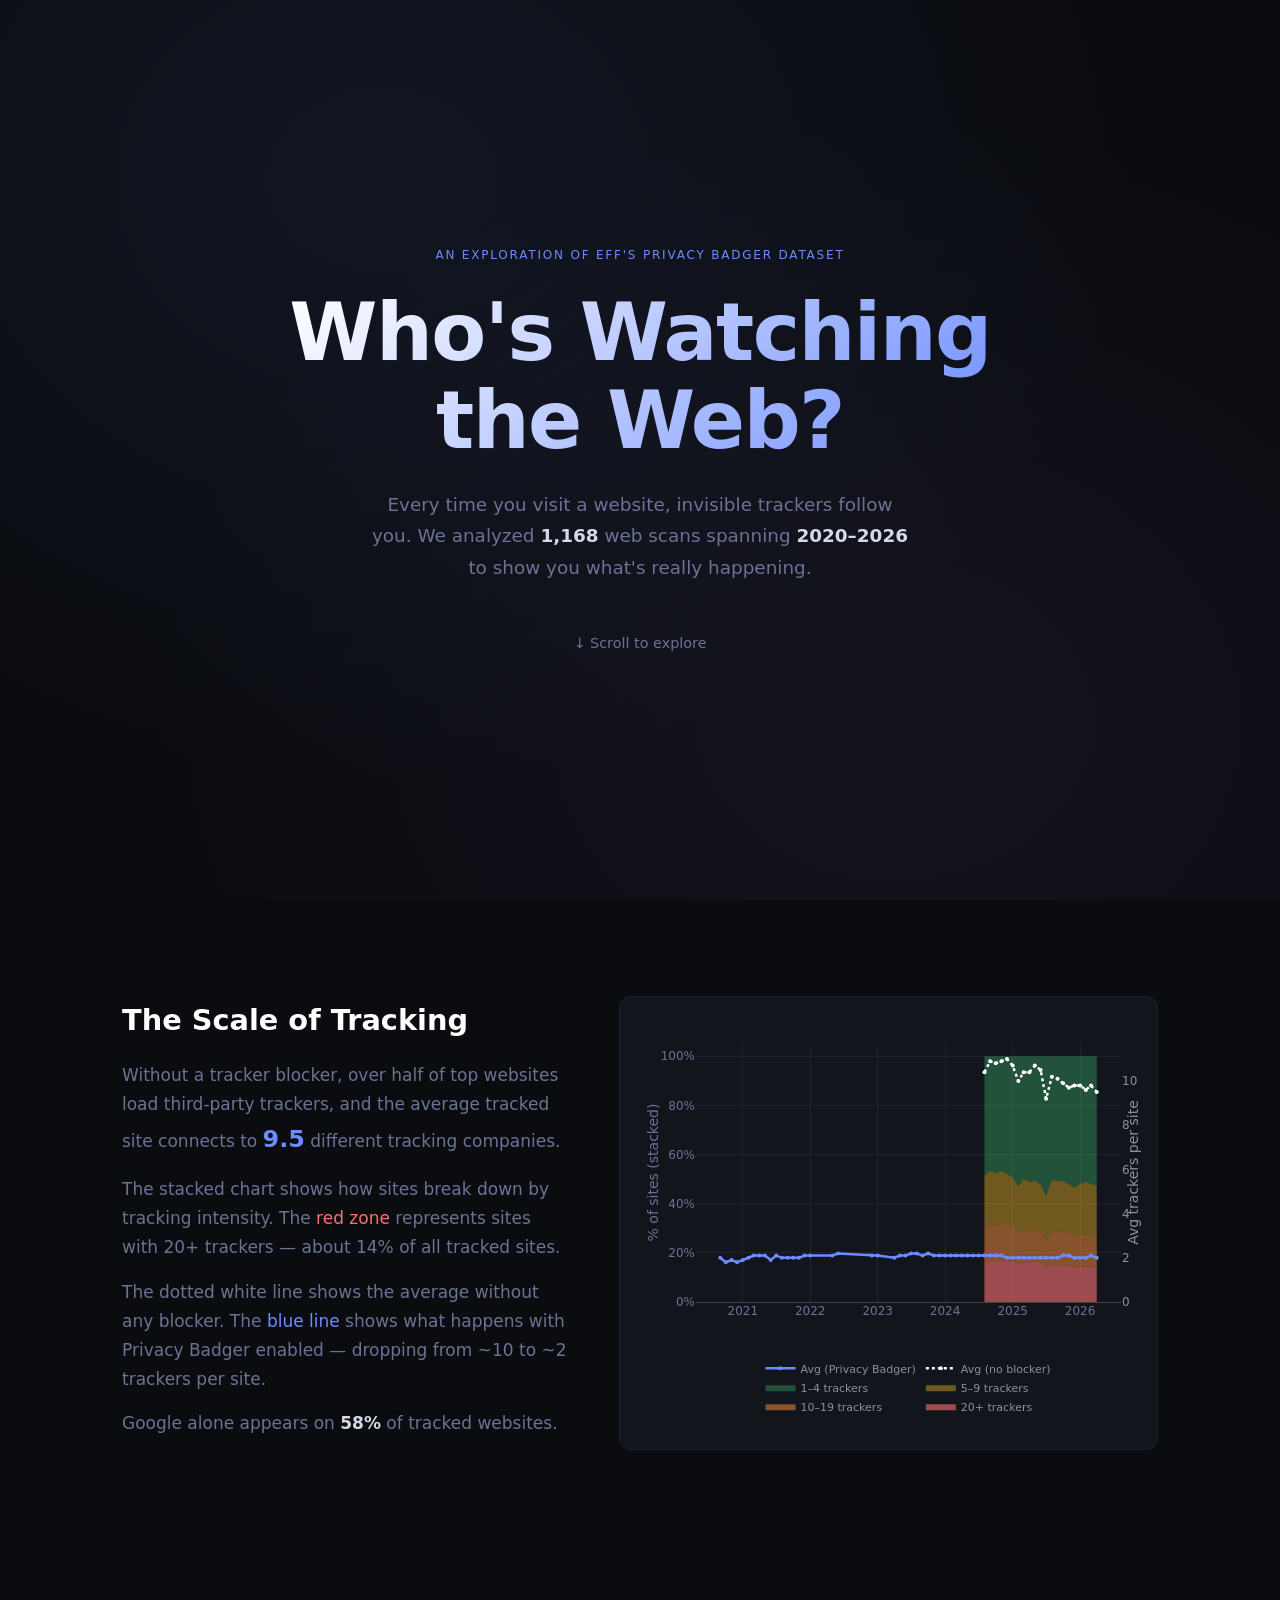
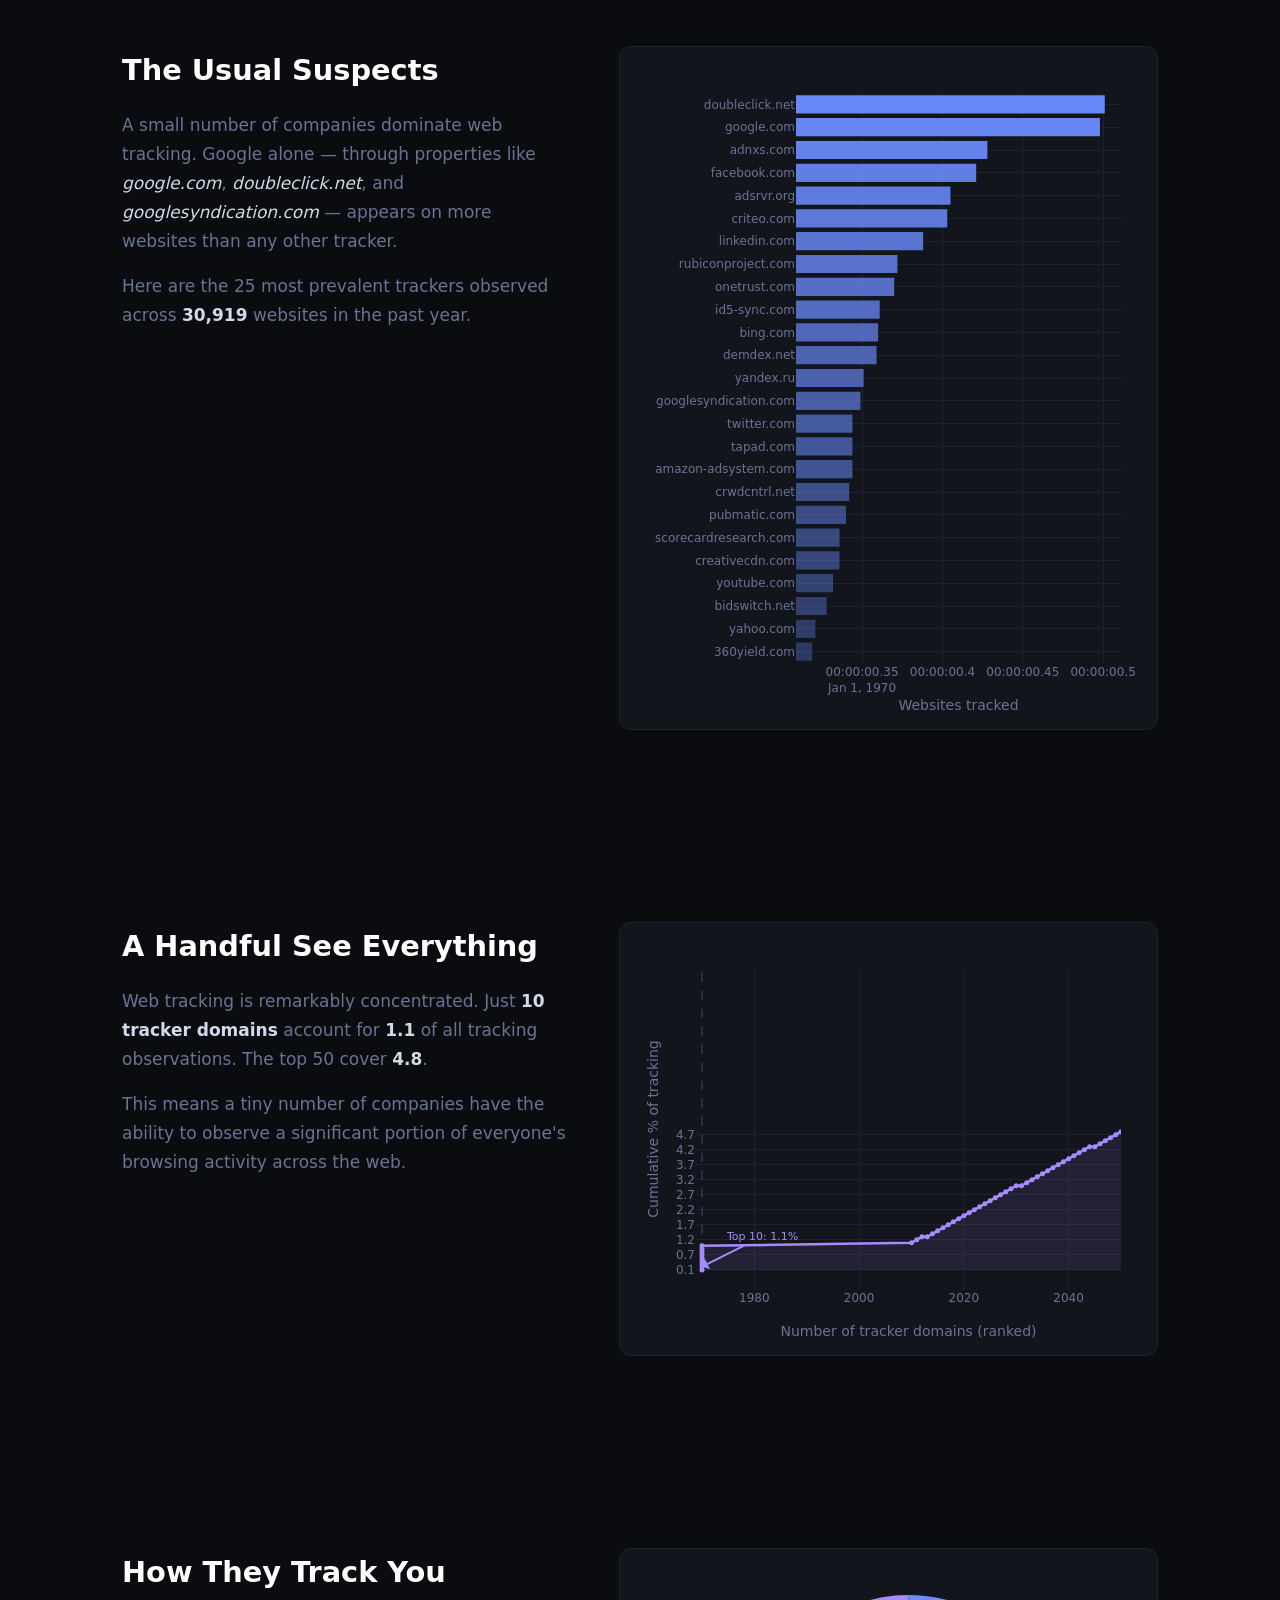
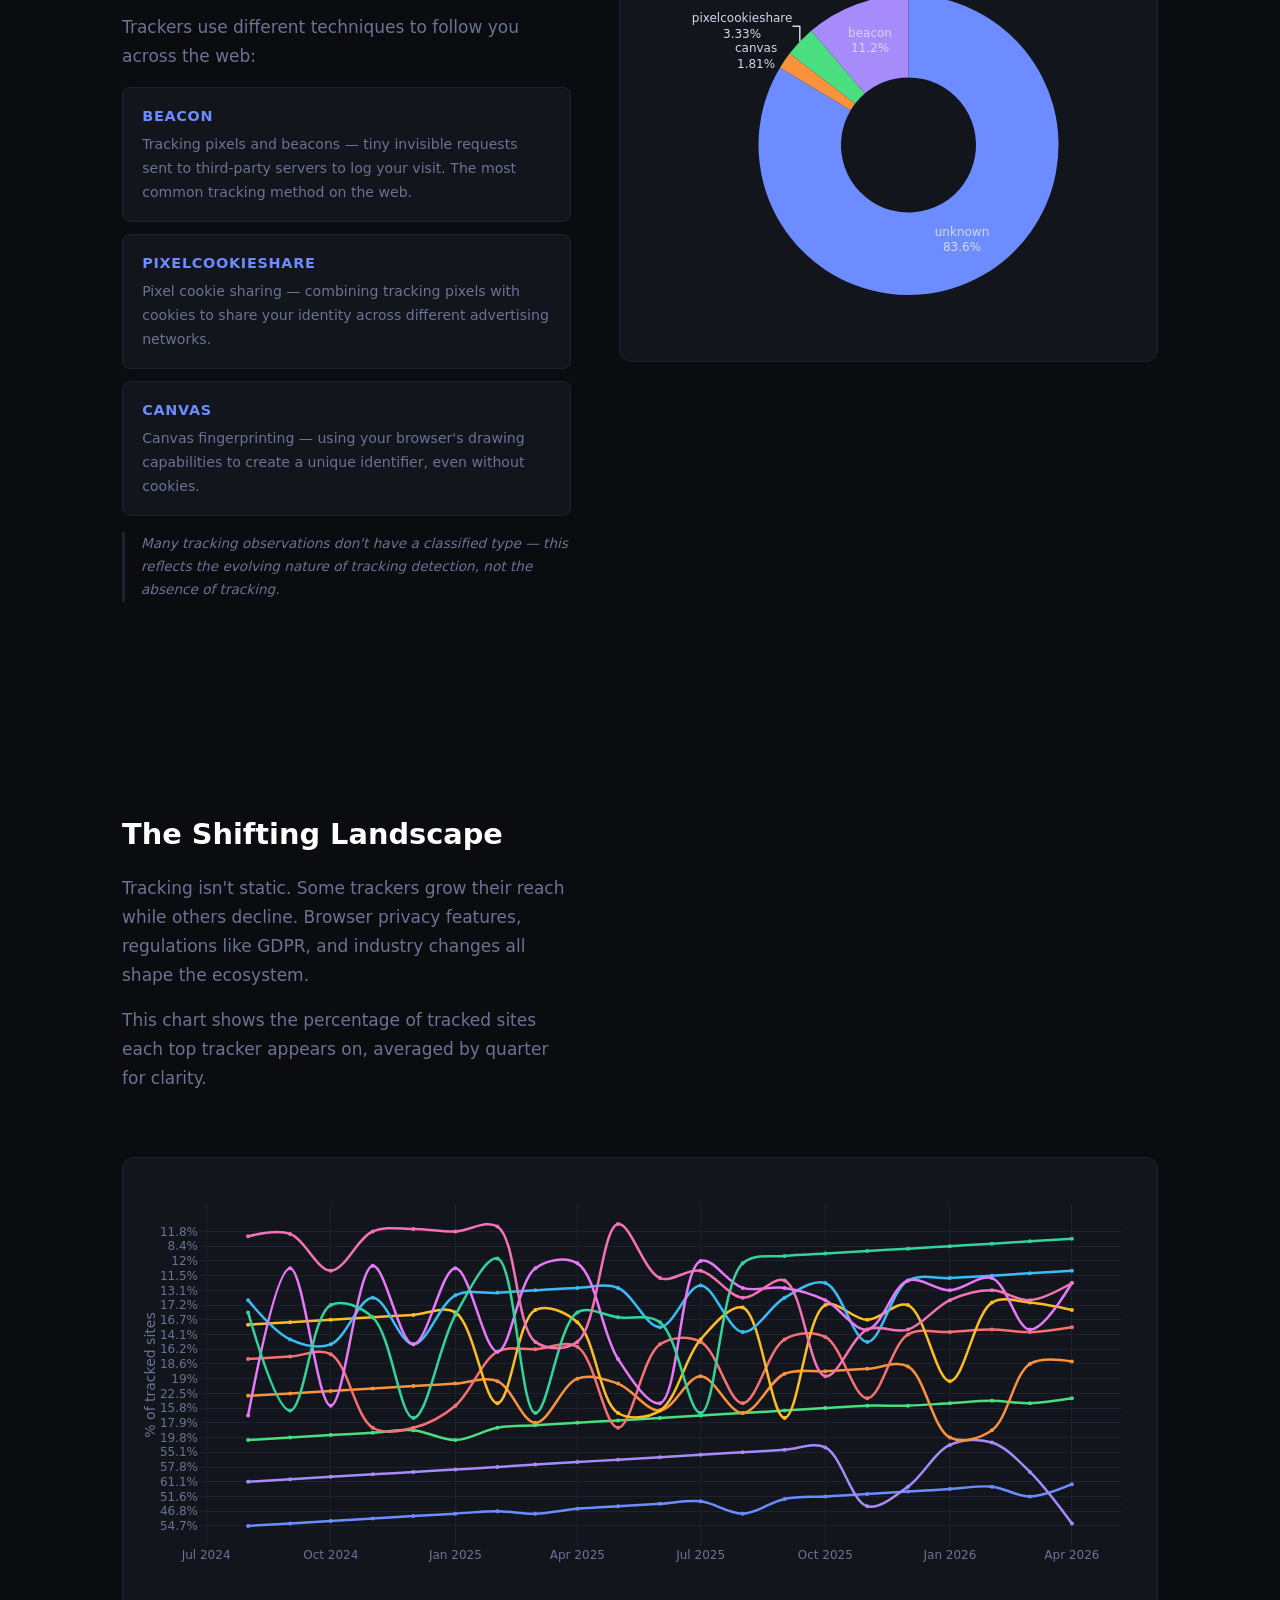
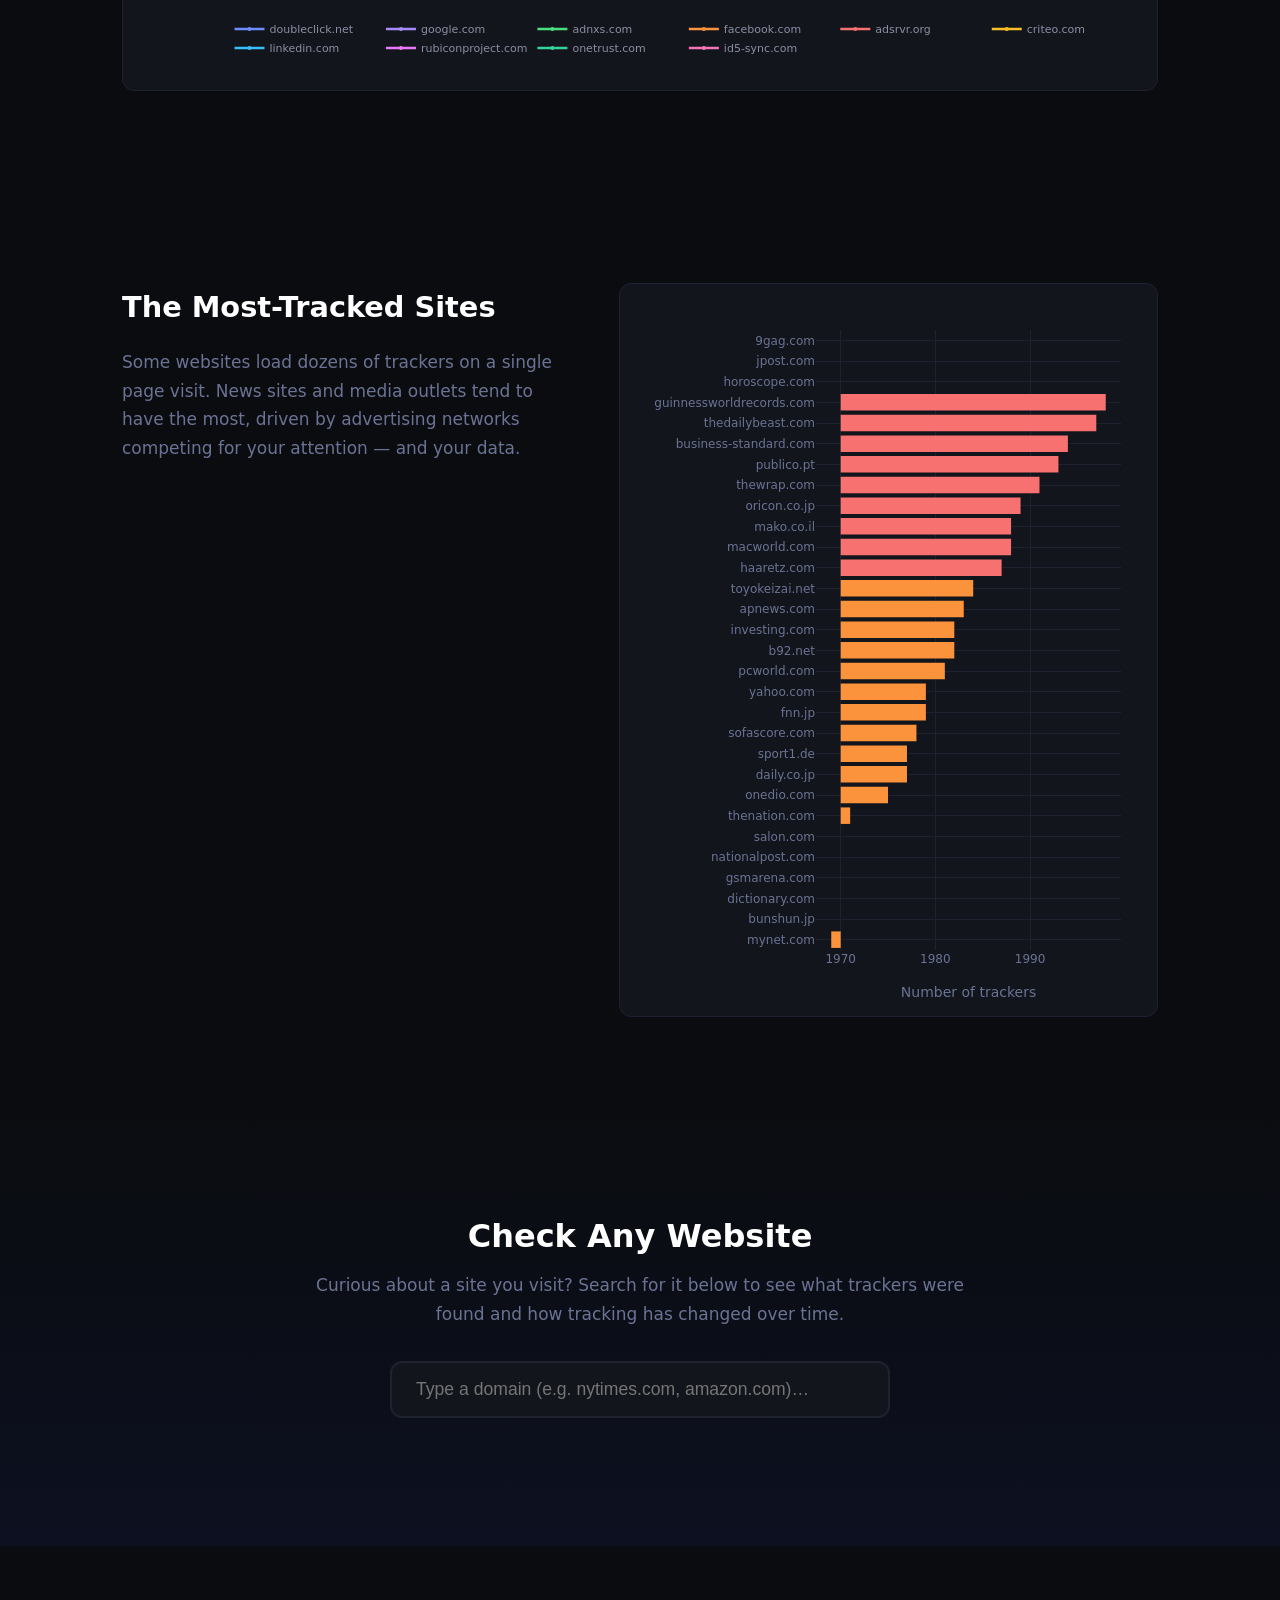
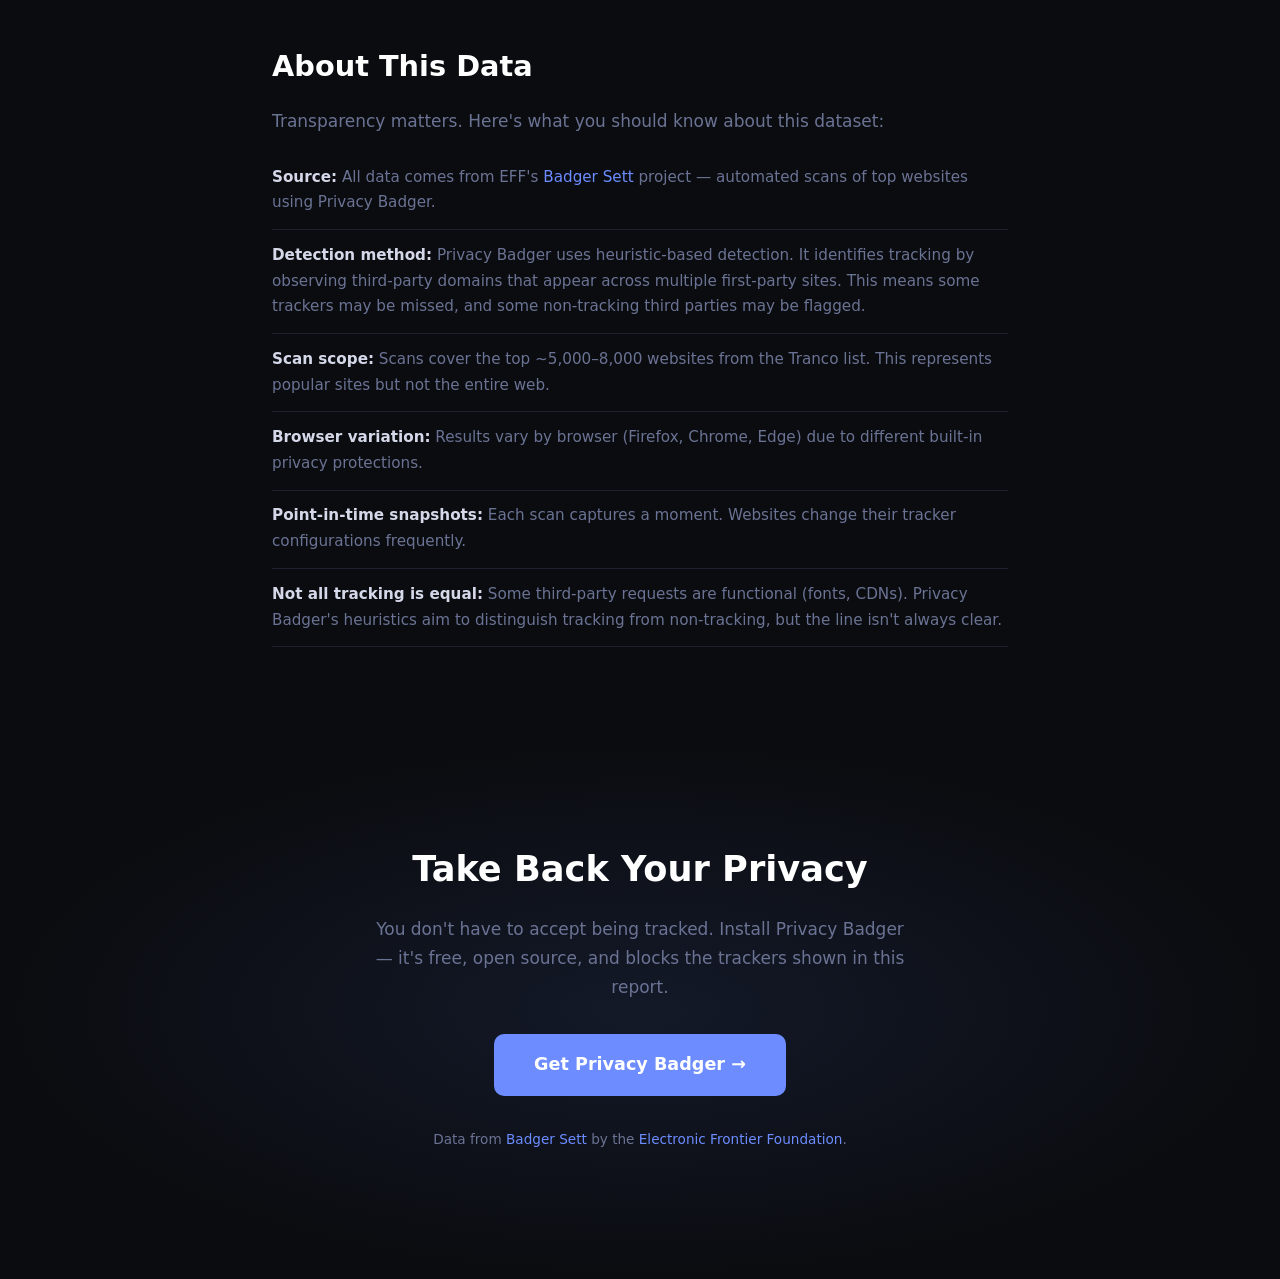
==== commit 06383009: "Remove scroll animations and fix overlapping layout - Remove opacity/transform scroll animations tha" ====
--- a/story/index.html
+++ b/story/index.html
@@ -25,14 +25,16 @@
 <section class="chapter" id="ch-scale">
     <div class="narrative">
         <h2>The Scale of Tracking</h2>
-        <p>Over half of the top websites contain third-party trackers. Among those sites,
-            the average one loads trackers from
-            <strong class="highlight" id="avg-now">—</strong> different companies.</p>
-        <p>That means every page you visit is potentially reporting your activity to
-            nearly ten separate organizations — advertising networks, data brokers,
-            social media platforms — all building a profile of your interests.</p>
-        <p>Google alone appears on <strong id="google-pct">—%</strong> of tracked websites,
-            giving it an unparalleled view of web browsing activity.</p>
+        <p>Without a tracker blocker, over half of top websites load third-party trackers,
+            and the average tracked site connects to
+            <strong class="highlight" id="avg-now">—</strong> different tracking companies.</p>
+        <p>The stacked chart shows how sites break down by tracking intensity.
+            The <span style="color:#f87171">red zone</span> represents sites with 20+
+            trackers — about 14% of all tracked sites.</p>
+        <p>The dotted white line shows the average without any blocker. The
+            <span style="color:#6c8cff">blue line</span> shows what happens with
+            Privacy Badger enabled — dropping from ~10 to ~2 trackers per site.</p>
+        <p>Google alone appears on <strong id="google-pct">—%</strong> of tracked websites.</p>
     </div>
     <div class="chart-container">
         <div id="chart-avg-over-time"></div>
--- a/story/style.css
+++ b/story/style.css
@@ -94,9 +94,6 @@
     grid-template-columns: 1fr 1.2fr;
     gap: 3rem;
     align-items: start;
-    opacity: 0;
-    transform: translateY(40px);
-    transition: opacity 0.8s ease, transform 0.8s ease;
 }
 
 .chapter.visible {
@@ -104,7 +101,7 @@
     transform: translateY(0);
 }
 
-.chapter .narrative { position: sticky; top: 6rem; }
+.chapter .narrative { }
 
 .chapter h2 {
     font-size: 1.8rem;
@@ -176,12 +173,9 @@
     background: linear-gradient(180deg, var(--bg) 0%, #0d1020 100%);
     padding: 6rem 2rem;
     text-align: center;
-    opacity: 0;
-    transform: translateY(40px);
-    transition: opacity 0.8s ease, transform 0.8s ease;
-}
-
-.interactive.visible { opacity: 1; transform: translateY(0); }
+}
+
+.interactive.visible { }
 
 .interactive-inner { max-width: 700px; margin: 0 auto; }
 
